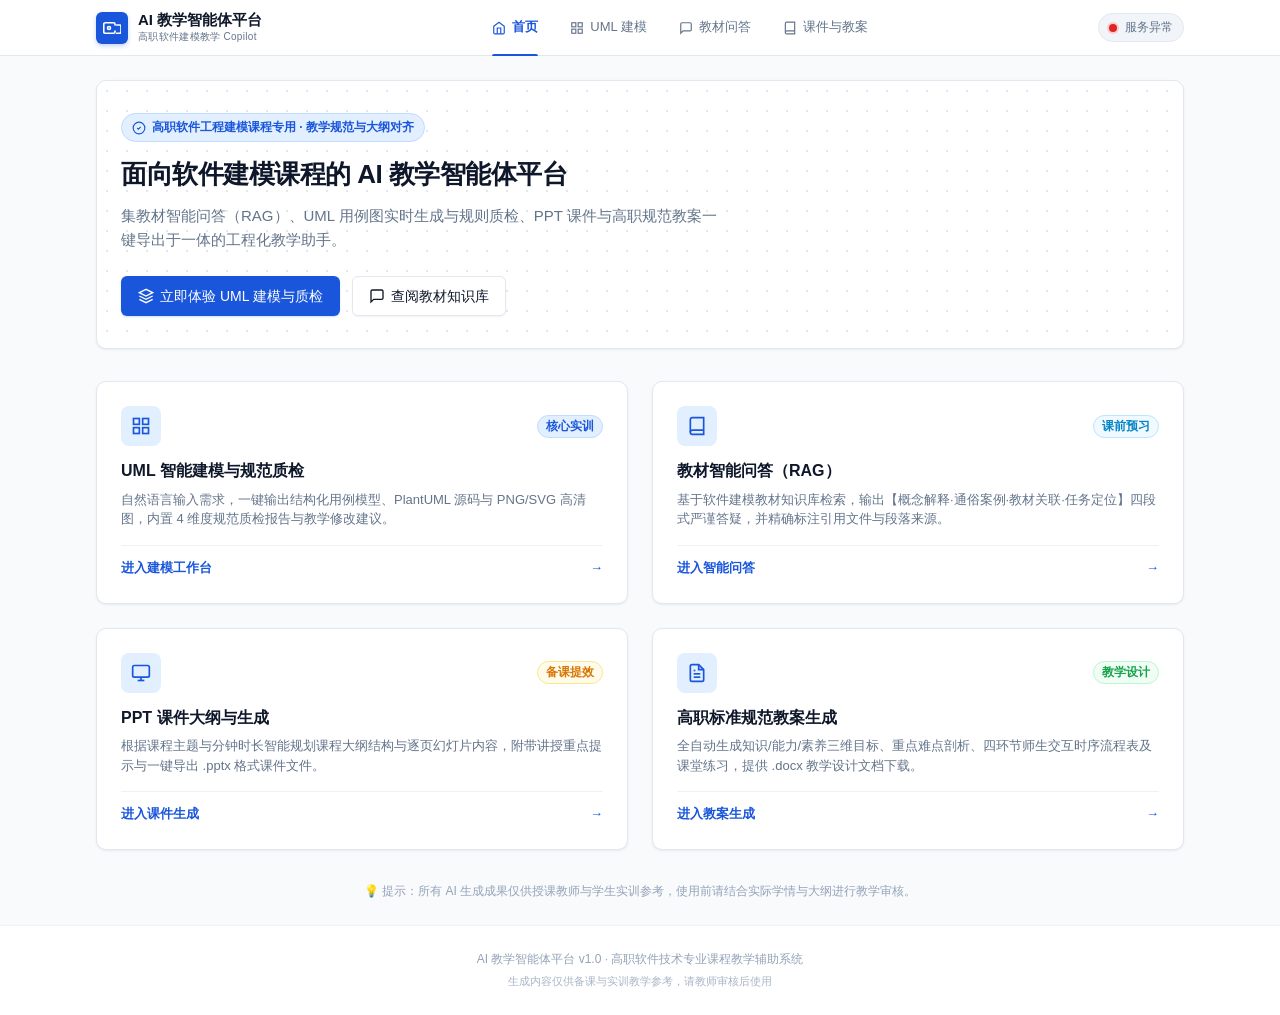
==== static/index.html @ df84ab60 "feat: M5 前端四页集成——static/ 四页(首页/UML建模/教材问答/课件教案)+api.js 真实接口对接+全局进度条+StaticFiles 挂载+GET / 入口" ====
<!DOCTYPE html>
<html lang="zh-CN">
<head>
  <meta charset="UTF-8">
  <meta name="viewport" content="width=device-width, initial-scale=1.0">
  <title>AI 教学智能体平台 - 首页</title>
  <link rel="stylesheet" href="css/tokens.css">
  <link rel="stylesheet" href="css/main.css">
</head>
<body>
  <main class="main-content" id="main-container">
    <!-- Hero Banner with Technical Blueprint Styling -->
    <section class="hero-banner" id="hero-section">
      <div class="hero-tag">
        <svg width="14" height="14" viewBox="0 0 24 24" fill="none" stroke="currentColor" stroke-width="2">
          <circle cx="12" cy="12" r="10"></circle>
          <path d="m9 12 2 2 4-4"></path>
        </svg>
        高职软件工程建模课程专用 · 教学规范与大纲对齐
      </div>
      <h1 class="hero-title" id="hero-title">面向软件建模课程的 AI 教学智能体平台</h1>
      <p class="hero-subtitle" id="hero-subtitle">
        集教材智能问答（RAG）、UML 用例图实时生成与规则质检、PPT 课件与高职规范教案一键导出于一体的工程化教学助手。
      </p>
      <div style="display: flex; gap: 12px; align-items: center; flex-wrap: wrap;">
        <a href="uml.html" class="btn btn-primary" id="hero-cta-btn">
          <svg width="16" height="16" viewBox="0 0 24 24" fill="none" stroke="currentColor" stroke-width="2">
            <polygon points="12 2 2 7 12 12 22 7 12 2"></polygon>
            <polyline points="2 17 12 22 22 17"></polyline>
            <polyline points="2 12 12 17 22 12"></polyline>
          </svg>
          立即体验 UML 建模与质检
        </a>
        <a href="qa.html" class="btn btn-secondary">
          <svg width="16" height="16" viewBox="0 0 24 24" fill="none" stroke="currentColor" stroke-width="2">
            <path d="M21 15a2 2 0 0 1-2 2H7l-4 4V5a2 2 0 0 1 2-2h14a2 2 0 0 1 2 2z"></path>
          </svg>
          查阅教材知识库
        </a>
      </div>
    </section>

    <!-- 4 Capability Cards (2x2 Grid) -->
    <section class="cards-grid-2x2" id="capabilities-grid">
      <!-- Card 1: UML Modeling -->
      <a href="uml.html" class="ability-card" id="card-uml">
        <div>
          <div class="ability-card-header">
            <div class="ability-card-icon-wrap">
              <svg width="20" height="20" viewBox="0 0 24 24" fill="none" stroke="currentColor" stroke-width="2">
                <rect x="3" y="3" width="7" height="7"></rect>
                <rect x="14" y="3" width="7" height="7"></rect>
                <rect x="14" y="14" width="7" height="7"></rect>
                <rect x="3" y="14" width="7" height="7"></rect>
              </svg>
            </div>
            <span class="badge badge-primary">核心实训</span>
          </div>
          <h2 class="ability-card-title">UML 智能建模与规范质检</h2>
          <p class="ability-card-desc">
            自然语言输入需求，一键输出结构化用例模型、PlantUML 源码与 PNG/SVG 高清图，内置 4 维度规范质检报告与教学修改建议。
          </p>
        </div>
        <div class="ability-card-footer">
          <span>进入建模工作台</span>
          <span>→</span>
        </div>
      </a>

      <!-- Card 2: QA -->
      <a href="qa.html" class="ability-card" id="card-qa">
        <div>
          <div class="ability-card-header">
            <div class="ability-card-icon-wrap">
              <svg width="20" height="20" viewBox="0 0 24 24" fill="none" stroke="currentColor" stroke-width="2">
                <path d="M4 19.5A2.5 2.5 0 0 1 6.5 17H20"></path>
                <path d="M6.5 2H20v20H6.5A2.5 2.5 0 0 1 4 19.5v-15A2.5 2.5 0 0 1 6.5 2z"></path>
              </svg>
            </div>
            <span class="badge badge-info">课前预习</span>
          </div>
          <h2 class="ability-card-title">教材智能问答（RAG）</h2>
          <p class="ability-card-desc">
            基于软件建模教材知识库检索，输出【概念解释·通俗案例·教材关联·任务定位】四段式严谨答疑，并精确标注引用文件与段落来源。
          </p>
        </div>
        <div class="ability-card-footer">
          <span>进入智能问答</span>
          <span>→</span>
        </div>
      </a>

      <!-- Card 3: PPT Generation -->
      <a href="resources.html?tab=ppt" class="ability-card" id="card-ppt">
        <div>
          <div class="ability-card-header">
            <div class="ability-card-icon-wrap">
              <svg width="20" height="20" viewBox="0 0 24 24" fill="none" stroke="currentColor" stroke-width="2">
                <rect x="2" y="3" width="20" height="14" rx="2" ry="2"></rect>
                <line x1="8" y1="21" x2="16" y2="21"></line>
                <line x1="12" y1="17" x2="12" y2="21"></line>
              </svg>
            </div>
            <span class="badge badge-warning">备课提效</span>
          </div>
          <h2 class="ability-card-title">PPT 课件大纲与生成</h2>
          <p class="ability-card-desc">
            根据课程主题与分钟时长智能规划课程大纲结构与逐页幻灯片内容，附带讲授重点提示与一键导出 .pptx 格式课件文件。
          </p>
        </div>
        <div class="ability-card-footer">
          <span>进入课件生成</span>
          <span>→</span>
        </div>
      </a>

      <!-- Card 4: Lesson Generation -->
      <a href="resources.html?tab=lesson" class="ability-card" id="card-lesson">
        <div>
          <div class="ability-card-header">
            <div class="ability-card-icon-wrap">
              <svg width="20" height="20" viewBox="0 0 24 24" fill="none" stroke="currentColor" stroke-width="2">
                <path d="M14 2H6a2 2 0 0 0-2 2v16a2 2 0 0 0 2 2h12a2 2 0 0 0 2-2V8z"></path>
                <polyline points="14 2 14 8 20 8"></polyline>
                <line x1="16" y1="13" x2="8" y2="13"></line>
                <line x1="16" y1="17" x2="8" y2="17"></line>
                <polyline points="10 9 9 9 8 9"></polyline>
              </svg>
            </div>
            <span class="badge badge-success">教学设计</span>
          </div>
          <h2 class="ability-card-title">高职标准规范教案生成</h2>
          <p class="ability-card-desc">
            全自动生成知识/能力/素养三维目标、重点难点剖析、四环节师生交互时序流程表及课堂练习，提供 .docx 教学设计文档下载。
          </p>
        </div>
        <div class="ability-card-footer">
          <span>进入教案生成</span>
          <span>→</span>
        </div>
      </a>
    </section>

    <!-- Bottom Notice Banner -->
    <div style="margin-top: 32px; text-align: center; color: var(--color-text-muted); font-size: 12px;">
      💡 提示：所有 AI 生成成果仅供授课教师与学生实训参考，使用前请结合实际学情与大纲进行教学审核。
    </div>
  </main>

  <script src="js/api.js"></script>
  <script src="js/layout.js"></script>
</body>
</html>
---- static/css/tokens.css ----
:root {
  /* 4.1 色彩 token（写入 tokens.css 的 CSS 变量） */
  --color-primary: #1a56db;
  --color-primary-hover: #1e429f;
  --color-primary-light: #e1effe;
  --color-primary-surface: #f0f6ff;
  --color-primary-border: #bfdbfe;

  --color-bg: #f8fafc;
  --color-surface: #ffffff;
  --color-surface-subtle: #f1f5f9;
  --color-border: #e2e8f0;
  --color-border-subtle: #edf2f7;

  --color-text: #0f172a;
  --color-text-secondary: #64748b;
  --color-text-muted: #94a3b8;

  --color-success: #16a34a;
  --color-success-light: #f0fdf4;
  --color-success-border: #bbf7d0;

  --color-warning: #d97706;
  --color-warning-light: #fffbeb;
  --color-warning-border: #fde68a;

  --color-error: #dc2626;
  --color-error-light: #fef2f2;
  --color-error-border: #fecaca;

  --color-info: #0284c7;
  --color-info-light: #f0f9ff;
  --color-info-border: #bae6fd;

  /* 4.2 字体与字号 */
  --font-family: -apple-system, BlinkMacSystemFont, "Segoe UI", "PingFang SC", "Hiragino Sans GB", "Microsoft YaHei", sans-serif;
  --font-mono: ui-monospace, SFMono-Regular, Menlo, Monaco, Consolas, "Liberation Mono", "Courier New", monospace;
  --font-size-title: 22px;
  --font-size-card-title: 16px;
  --font-size-body: 14px;
  --font-size-aux: 12px;
  --line-height-base: 1.6;

  /* 4.3 间距 / 圆角 / 阴影 */
  --spacing-1: 4px;
  --spacing-2: 8px;
  --spacing-3: 12px;
  --spacing-4: 16px;
  --spacing-6: 24px;
  --spacing-8: 32px;

  --radius-card: 10px;
  --radius-input: 6px;
  --radius-badge: 999px;

  --shadow-sm: 0 1px 2px 0 rgba(15, 23, 42, 0.05);
  --shadow-card: 0 1px 3px 0 rgba(15, 23, 42, 0.06), 0 1px 2px -1px rgba(15, 23, 42, 0.06);
  --shadow-card-hover: 0 10px 25px -5px rgba(15, 23, 42, 0.08), 0 8px 10px -6px rgba(15, 23, 42, 0.04);
  --shadow-popover: 0 10px 15px -3px rgba(15, 23, 42, 0.08), 0 4px 6px -4px rgba(15, 23, 42, 0.04);

  --container-max-width: 1120px;
  --transition-fast: 0.15s ease;
  --transition-normal: 0.25s ease;
}
---- static/css/main.css ----
/**
 * AI 教学智能体平台 - 全局与组件样式表
 * 风格定位：工程化 SaaS、精准建筑学栅格、克制科技蓝、无炫彩纯净排版
 */

/* ==========================================================================
   1. 基础重置与文档根
   ========================================================================== */
*, *::before, *::after {
  box-sizing: border-box;
  margin: 0;
  padding: 0;
}

html {
  font-size: 14px;
  -webkit-text-size-adjust: 100%;
  scroll-behavior: smooth;
}

body {
  font-family: var(--font-family);
  font-size: var(--font-size-body);
  line-height: var(--line-height-base);
  color: var(--color-text);
  background-color: var(--color-bg);
  min-height: 100vh;
  display: flex;
  flex-direction: column;
  -webkit-font-smoothing: antialiased;
  -moz-osx-font-smoothing: grayscale;
}

/* 链接基础样式 */
a {
  color: var(--color-primary);
  text-decoration: none;
  transition: color var(--transition-fast);
}

a:hover {
  color: var(--color-primary-hover);
}

button, input, select, textarea {
  font-family: inherit;
  font-size: inherit;
  line-height: inherit;
}

/* ==========================================================================
   2. 顶栏导航（高 56px，吸顶）
   ========================================================================== */
.app-header {
  height: 56px;
  background-color: var(--color-surface);
  border-bottom: 1px solid var(--color-border);
  position: sticky;
  top: 0;
  z-index: 100;
  backdrop-filter: blur(8px);
}

.header-container {
  max-width: var(--container-max-width);
  margin: 0 auto;
  height: 100%;
  display: flex;
  align-items: center;
  justify-content: space-between;
  padding: 0 var(--spacing-4);
}

/* 品牌区域 */
.brand-section {
  display: flex;
  align-items: center;
  gap: 10px;
  text-decoration: none;
  user-select: none;
}

.brand-logo-badge {
  width: 32px;
  height: 32px;
  background-color: var(--color-primary);
  color: #ffffff;
  border-radius: 6px;
  display: flex;
  align-items: center;
  justify-content: center;
  font-weight: 700;
  font-size: 13px;
  letter-spacing: 0.5px;
  box-shadow: 0 2px 4px rgba(26, 86, 219, 0.25);
}

.brand-title-wrap {
  display: flex;
  flex-direction: column;
}

.brand-title {
  font-size: 15px;
  font-weight: 700;
  color: var(--color-text);
  line-height: 1.2;
}

.brand-subtitle {
  font-size: 10px;
  color: var(--color-text-secondary);
  letter-spacing: 0.3px;
}

/* 导航链接项 */
.nav-tabs {
  display: flex;
  align-items: center;
  height: 100%;
  gap: var(--spacing-2);
}

.nav-tab-item {
  display: inline-flex;
  align-items: center;
  gap: 6px;
  height: 100%;
  padding: 0 var(--spacing-3);
  color: var(--color-text-secondary);
  font-weight: 500;
  font-size: 13px;
  position: relative;
  text-decoration: none;
  transition: color var(--transition-fast);
}

.nav-tab-item:hover {
  color: var(--color-primary);
}

.nav-tab-item.active {
  color: var(--color-primary);
  font-weight: 600;
}

.nav-tab-item.active::after {
  content: "";
  position: absolute;
  bottom: -1px;
  left: var(--spacing-3);
  right: var(--spacing-3);
  height: 2px;
  background-color: var(--color-primary);
  border-radius: 2px 2px 0 0;
}

/* 服务健康状态指示点 */
.health-status-container {
  display: flex;
  align-items: center;
  gap: 8px;
  font-size: var(--font-size-aux);
  color: var(--color-text-secondary);
  background: var(--color-surface-subtle);
  border: 1px solid var(--color-border);
  padding: 4px 10px;
  border-radius: 20px;
}

.health-dot-wrap {
  position: relative;
  width: 8px;
  height: 8px;
  display: flex;
  align-items: center;
  justify-content: center;
}

.health-dot {
  width: 8px;
  height: 8px;
  border-radius: 50%;
  display: inline-block;
}

.health-dot.healthy {
  background-color: var(--color-success);
  box-shadow: 0 0 0 2px var(--color-success-border);
}

.health-dot.unhealthy {
  background-color: var(--color-error);
  box-shadow: 0 0 0 2px var(--color-error-border);
}

/* ==========================================================================
   3. 主内容区与页脚
   ========================================================================== */
.main-content {
  flex: 1;
  max-width: var(--container-max-width);
  width: 100%;
  margin: 0 auto;
  padding: var(--spacing-6) var(--spacing-4);
}

.app-footer {
  text-align: center;
  padding: var(--spacing-6) var(--spacing-4);
  color: var(--color-text-muted);
  font-size: var(--font-size-aux);
  border-top: 1px solid var(--color-border-subtle);
  background-color: var(--color-surface);
  margin-top: auto;
}

/* ==========================================================================
   4. 通用核心组件规范
   ========================================================================== */

/* 卡片 Card */
.card {
  background-color: var(--color-surface);
  border: 1px solid var(--color-border);
  border-radius: var(--radius-card);
  padding: var(--spacing-6);
  margin-bottom: var(--spacing-6);
  box-shadow: var(--shadow-card);
  transition: box-shadow var(--transition-normal), border-color var(--transition-normal);
}

.card:hover {
  border-color: var(--color-border);
}

.card-header {
  display: flex;
  align-items: flex-start;
  justify-content: space-between;
  margin-bottom: var(--spacing-4);
  gap: var(--spacing-4);
}

.card-title {
  font-size: 17px;
  font-weight: 700;
  color: var(--color-text);
  display: flex;
  align-items: center;
  gap: 8px;
}

.card-subtitle {
  font-size: 13px;
  color: var(--color-text-secondary);
  margin-top: 4px;
}

/* 按钮规范 */
.btn {
  display: inline-flex;
  align-items: center;
  justify-content: center;
  gap: 6px;
  font-weight: 500;
  font-size: var(--font-size-body);
  border-radius: var(--radius-input);
  cursor: pointer;
  transition: all var(--transition-fast);
  border: 1px solid transparent;
  white-space: nowrap;
  user-select: none;
  text-decoration: none;
  padding: 8px 16px;
}

.btn:active {
  transform: translateY(1px);
}

.btn-primary {
  background-color: var(--color-primary);
  color: #ffffff;
  box-shadow: 0 1px 2px rgba(26, 86, 219, 0.2);
}

.btn-primary:hover:not(:disabled) {
  background-color: var(--color-primary-hover);
  color: #ffffff;
  box-shadow: 0 2px 6px rgba(26, 86, 219, 0.3);
}

.btn-secondary {
  background-color: var(--color-surface);
  color: var(--color-text);
  border-color: var(--color-border);
  box-shadow: var(--shadow-sm);
}

.btn-secondary:hover:not(:disabled) {
  background-color: var(--color-surface-subtle);
  border-color: var(--color-text-muted);
}

.btn:disabled {
  opacity: 0.6;
  cursor: not-allowed;
  transform: none;
}

/* 表单与输入框 */
.form-group {
  margin-bottom: var(--spacing-4);
}

.form-label {
  display: block;
  font-size: 13px;
  font-weight: 600;
  color: var(--color-text);
  margin-bottom: var(--spacing-2);
}

.form-input, .form-textarea, .form-select {
  width: 100%;
  padding: 8px 12px;
  font-size: var(--font-size-body);
  color: var(--color-text);
  background-color: var(--color-surface);
  border: 1px solid var(--color-border);
  border-radius: var(--radius-input);
  transition: border-color var(--transition-fast), box-shadow var(--transition-fast);
  outline: none;
}

.form-input:focus, .form-textarea:focus, .form-select:focus {
  border-color: var(--color-primary);
  box-shadow: 0 0 0 3px rgba(26, 86, 219, 0.12);
}

.form-input.error, .form-textarea.error {
  border-color: var(--color-error);
  box-shadow: 0 0 0 3px rgba(220, 38, 38, 0.1);
}

.form-textarea {
  min-height: 120px;
  resize: vertical;
  line-height: 1.5;
}

.form-error-msg {
  color: var(--color-error);
  font-size: var(--font-size-aux);
  margin-top: 4px;
}

/* 徽章 Badge */
.badge {
  display: inline-flex;
  align-items: center;
  gap: 4px;
  padding: 2px 8px;
  font-size: var(--font-size-aux);
  font-weight: 600;
  border-radius: var(--radius-badge);
  line-height: 1.4;
  white-space: nowrap;
}

.badge-primary {
  background-color: var(--color-primary-light);
  color: var(--color-primary);
  border: 1px solid var(--color-primary-border);
}

.badge-success {
  background-color: var(--color-success-light);
  color: var(--color-success);
  border: 1px solid var(--color-success-border);
}

.badge-warning {
  background-color: var(--color-warning-light);
  color: var(--color-warning);
  border: 1px solid var(--color-warning-border);
}

.badge-error {
  background-color: var(--color-error-light);
  color: var(--color-error);
  border: 1px solid var(--color-error-border);
}

.badge-info {
  background-color: var(--color-info-light);
  color: var(--color-info);
  border: 1px solid var(--color-info-border);
}

/* 提示条 Alert Bar */
.alert-bar {
  padding: 10px 14px;
  border-radius: var(--radius-input);
  font-size: 13px;
  display: flex;
  align-items: center;
  gap: 8px;
  margin-bottom: var(--spacing-4);
  border: 1px solid transparent;
}

.alert-error {
  background-color: var(--color-error-light);
  color: var(--color-error);
  border-color: var(--color-error-border);
}

.alert-warning {
  background-color: var(--color-warning-light);
  color: var(--color-warning);
  border-color: var(--color-warning-border);
}

.alert-info {
  background-color: var(--color-info-light);
  color: var(--color-info);
  border-color: var(--color-info-border);
}

/* 骨架屏脉冲动画 */
.skeleton-box {
  background-color: var(--color-surface);
  border: 1px solid var(--color-border);
  border-radius: var(--radius-card);
  padding: var(--spacing-6);
}

.skeleton-line {
  height: 14px;
  background-color: var(--color-surface-subtle);
  border-radius: 4px;
  margin-bottom: 12px;
  animation: pulse-wave 1.6s ease-in-out infinite;
}

.skeleton-line.short { width: 35%; }
.skeleton-line.medium { width: 65%; }
.skeleton-line:last-child { margin-bottom: 0; }

@keyframes pulse-wave {
  0%, 100% { opacity: 0.5; }
  50% { opacity: 1; }
}

/* ==========================================================================
   5. 首页定制样式（Demo 首页）
   ========================================================================== */
.hero-banner {
  background-color: var(--color-surface);
  border: 1px solid var(--color-border);
  border-radius: var(--radius-card);
  padding: var(--spacing-8) var(--spacing-6);
  margin-bottom: var(--spacing-8);
  position: relative;
  overflow: hidden;
  box-shadow: var(--shadow-card);
  background-image: radial-gradient(var(--color-border) 1px, transparent 1px);
  background-size: 20px 20px;
}

.hero-tag {
  display: inline-flex;
  align-items: center;
  gap: 6px;
  padding: 4px 10px;
  background-color: var(--color-primary-light);
  color: var(--color-primary);
  border-radius: var(--radius-badge);
  font-size: var(--font-size-aux);
  font-weight: 600;
  margin-bottom: var(--spacing-3);
  border: 1px solid var(--color-primary-border);
}

.hero-title {
  font-size: 26px;
  font-weight: 800;
  color: var(--color-text);
  margin-bottom: 8px;
  letter-spacing: -0.5px;
}

.hero-subtitle {
  font-size: 15px;
  color: var(--color-text-secondary);
  margin-bottom: var(--spacing-6);
  max-width: 600px;
}

/* 2x2 能力卡片网格 */
.cards-grid-2x2 {
  display: grid;
  grid-template-columns: repeat(2, 1fr);
  gap: var(--spacing-6);
}

.ability-card {
  background-color: var(--color-surface);
  border: 1px solid var(--color-border);
  border-radius: var(--radius-card);
  padding: var(--spacing-6);
  text-decoration: none;
  display: flex;
  flex-direction: column;
  justify-content: space-between;
  box-shadow: var(--shadow-card);
  transition: all var(--transition-normal);
  position: relative;
}

.ability-card:hover {
  transform: translateY(-2px);
  border-color: var(--color-primary);
  box-shadow: var(--shadow-card-hover);
}

.ability-card-header {
  display: flex;
  align-items: center;
  justify-content: space-between;
  margin-bottom: var(--spacing-3);
}

.ability-card-icon-wrap {
  width: 40px;
  height: 40px;
  border-radius: 8px;
  background-color: var(--color-primary-light);
  color: var(--color-primary);
  display: flex;
  align-items: center;
  justify-content: center;
  font-size: 20px;
}

.ability-card-title {
  font-size: 16px;
  font-weight: 700;
  color: var(--color-text);
  margin-bottom: 6px;
}

.ability-card-desc {
  font-size: 13px;
  color: var(--color-text-secondary);
  line-height: 1.5;
  margin-bottom: var(--spacing-4);
}

.ability-card-footer {
  display: flex;
  align-items: center;
  justify-content: space-between;
  padding-top: var(--spacing-3);
  border-top: 1px solid var(--color-border-subtle);
  font-size: 13px;
  font-weight: 600;
  color: var(--color-primary);
}

/* ==========================================================================
   6. UML 建模页定制样式（uml.html）
   ========================================================================== */
.chips-container {
  display: flex;
  align-items: center;
  flex-wrap: wrap;
  gap: 8px;
  margin: var(--spacing-2) 0 var(--spacing-3) 0;
}

.chips-label {
  font-size: var(--font-size-aux);
  color: var(--color-text-secondary);
  font-weight: 500;
}

.chip-item {
  background-color: var(--color-surface);
  border: 1px solid var(--color-border);
  color: var(--color-text);
  font-size: var(--font-size-aux);
  padding: 4px 10px;
  border-radius: var(--radius-badge);
  cursor: pointer;
  transition: all var(--transition-fast);
  white-space: nowrap;
}

.chip-item:hover {
  background-color: var(--color-primary-light);
  border-color: var(--color-primary-border);
  color: var(--color-primary);
}

.char-counter {
  text-align: right;
  font-size: var(--font-size-aux);
  color: var(--color-text-muted);
  margin-top: 4px;
  font-family: var(--font-mono);
}

.char-counter.limit-exceeded {
  color: var(--color-error);
  font-weight: 600;
}

.uml-workbench-grid {
  display: grid;
  grid-template-columns: 1fr 1fr;
  gap: var(--spacing-6);
  margin-bottom: var(--spacing-6);
}

/* 图片展示区 */
.image-canvas-box {
  background-color: var(--color-surface);
  border: 1px solid var(--color-border);
  border-radius: var(--radius-card);
  padding: var(--spacing-4);
  min-height: 380px;
  display: flex;
  flex-direction: column;
  justify-content: center;
  align-items: center;
  position: relative;
  background-image: radial-gradient(var(--color-border-subtle) 1.5px, transparent 1.5px);
  background-size: 16px 16px;
}

.image-canvas-box img {
  max-width: 100%;
  max-height: 480px;
  object-fit: contain;
  border-radius: 4px;
}

.source-only-notice {
  text-align: center;
  padding: var(--spacing-8) var(--spacing-4);
  color: var(--color-text-secondary);
}

/* 质检报告表格 */
.review-table-wrap {
  overflow-x: auto;
}

.review-table {
  width: 100%;
  border-collapse: collapse;
  font-size: 13px;
  text-align: left;
}

.review-table th {
  background-color: var(--color-surface-subtle);
  color: var(--color-text-secondary);
  font-weight: 600;
  padding: 8px 12px;
  border-bottom: 1px solid var(--color-border);
  white-space: nowrap;
}

.review-table td {
  padding: 10px 12px;
  border-bottom: 1px solid var(--color-border-subtle);
  vertical-align: top;
  transition: background-color var(--transition-fast), color var(--transition-fast);
}

/* 质检报告表格行交互与分级悬停高亮 */
.review-table tbody tr {
  transition: background-color var(--transition-fast), transform var(--transition-fast);
}

.review-table tbody tr.issue-row {
  cursor: pointer;
}

.review-table tbody tr.issue-row td:first-child {
  border-left: 3px solid transparent;
  transition: border-color var(--transition-fast);
}

.review-table tbody tr.issue-row:hover {
  background-color: var(--color-surface-subtle);
}

/* 错误级别悬停高亮：红色侧边条与柔和红底 */
.review-table tbody tr.issue-row-error:hover {
  background-color: #fef2f2 !important;
}
.review-table tbody tr.issue-row-error:hover td:first-child {
  border-left-color: var(--color-error);
}
.review-table tbody tr.issue-row-error:hover code {
  background-color: #fee2e2;
  color: #991b1b;
  border-color: #fca5a5;
}

/* 警告级别悬停高亮：琥珀黄色侧边条与柔和黄底 */
.review-table tbody tr.issue-row-warning:hover {
  background-color: #fffbeb !important;
}
.review-table tbody tr.issue-row-warning:hover td:first-child {
  border-left-color: var(--color-warning);
}
.review-table tbody tr.issue-row-warning:hover code {
  background-color: #fef3c7;
  color: #92400e;
  border-color: #fde68a;
}

/* 提示/信息级别悬停高亮：科技蓝侧边条与柔和蓝底 */
.review-table tbody tr.issue-row-info:hover {
  background-color: #f0f9ff !important;
}
.review-table tbody tr.issue-row-info:hover td:first-child {
  border-left-color: var(--color-info);
}
.review-table tbody tr.issue-row-info:hover code {
  background-color: #e0f2fe;
  color: #0369a1;
  border-color: #bae6fd;
}

.review-table code {
  display: inline-block;
  transition: all var(--transition-fast);
  border: 1px solid var(--color-border);
}

/* ==========================================================================
   UML 架构概览指标卡（KPI Banner）
   ========================================================================== */
.uml-kpi-banner {
  display: grid;
  grid-template-columns: repeat(auto-fit, minmax(180px, 1fr));
  gap: var(--spacing-4);
  margin-bottom: var(--spacing-6);
}

.kpi-card {
  background: var(--color-surface);
  border: 1px solid var(--color-border);
  border-radius: var(--radius-card);
  padding: 14px 16px;
  display: flex;
  align-items: center;
  gap: 12px;
  box-shadow: var(--shadow-card);
  transition: transform var(--transition-fast), box-shadow var(--transition-fast);
}

.kpi-card:hover {
  transform: translateY(-2px);
  box-shadow: var(--shadow-popover);
}

.kpi-icon-wrap {
  width: 42px;
  height: 42px;
  border-radius: var(--radius-badge);
  display: flex;
  align-items: center;
  justify-content: center;
  flex-shrink: 0;
  font-size: 18px;
}
.kpi-icon-blue { background: #eff6ff; color: #1d4ed8; }
.kpi-icon-purple { background: #faf5ff; color: #7e22ce; }
.kpi-icon-green { background: #f0fdf4; color: #15803d; }
.kpi-icon-amber { background: #fffbeb; color: #b45309; }
.kpi-icon-emerald { background: #ecfdf5; color: #047857; }

.kpi-content {
  display: flex;
  flex-direction: column;
  min-width: 0;
  flex: 1;
}

.kpi-label {
  font-size: 11px;
  color: var(--color-text-secondary);
  font-weight: 500;
  text-transform: uppercase;
  letter-spacing: 0.5px;
}

.kpi-value {
  font-size: 18px;
  font-weight: 700;
  color: var(--color-text);
  font-family: var(--font-mono);
  white-space: nowrap;
  overflow: hidden;
  text-overflow: ellipsis;
}

.kpi-subtext {
  font-size: 11px;
  color: var(--color-text-muted);
  white-space: nowrap;
  overflow: hidden;
  text-overflow: ellipsis;
}

/* ==========================================================================
   画布工具栏与交互式缩放
   ========================================================================== */
.canvas-wrapper {
  position: relative;
  width: 100%;
  display: flex;
  flex-direction: column;
  flex: 1;
}

.canvas-toolbar {
  position: absolute;
  top: 10px;
  right: 10px;
  display: flex;
  align-items: center;
  gap: 3px;
  background: rgba(255, 255, 255, 0.94);
  backdrop-filter: blur(8px);
  padding: 4px 6px;
  border-radius: var(--radius-badge);
  border: 1px solid var(--color-border);
  box-shadow: 0 4px 12px rgba(0, 0, 0, 0.08);
  z-index: 10;
}

.canvas-tool-btn {
  background: transparent;
  border: none;
  cursor: pointer;
  width: 26px;
  height: 26px;
  border-radius: 4px;
  display: flex;
  align-items: center;
  justify-content: center;
  color: var(--color-text-secondary);
  transition: all var(--transition-fast);
}

.canvas-tool-btn:hover {
  background: var(--color-surface-subtle);
  color: var(--color-primary);
}

.canvas-zoom-badge {
  font-size: 11px;
  font-family: var(--font-mono);
  font-weight: 600;
  color: var(--color-text-secondary);
  padding: 0 4px;
  min-width: 38px;
  text-align: center;
}

.image-canvas-viewport {
  overflow: auto;
  width: 100%;
  height: 100%;
  min-height: 420px;
  max-height: 520px;
  display: flex;
  align-items: center;
  justify-content: center;
  user-select: none;
  padding: 12px;
  box-sizing: border-box;
}

.image-canvas-viewport img {
  transform-origin: center center;
  transition: transform 0.15s ease-out;
  cursor: zoom-in;
  border-radius: 6px;
  box-shadow: 0 4px 16px rgba(0, 0, 0, 0.06);
}

/* ==========================================================================
   右侧卡片双标签页导航：[规范质检报告] vs [模型要素清单]
   ========================================================================== */
.uml-card-tabs {
  display: flex;
  align-items: center;
  gap: 4px;
  background: var(--color-surface-subtle);
  padding: 3px;
  border-radius: 8px;
  border: 1px solid var(--color-border);
}

.uml-tab-btn {
  border: none;
  background: transparent;
  padding: 5px 12px;
  font-size: 12px;
  font-weight: 500;
  color: var(--color-text-secondary);
  border-radius: 6px;
  cursor: pointer;
  display: flex;
  align-items: center;
  gap: 6px;
  transition: all var(--transition-fast);
}

.uml-tab-btn.active {
  background: var(--color-surface);
  color: var(--color-primary);
  font-weight: 600;
  box-shadow: 0 1px 3px rgba(0, 0, 0, 0.08);
}

/* 质检报告筛选与搜索条 */
.review-filter-bar {
  display: flex;
  align-items: center;
  justify-content: space-between;
  gap: 8px;
  margin-bottom: 12px;
  flex-wrap: wrap;
}

.review-level-pills {
  display: flex;
  align-items: center;
  gap: 5px;
}

.filter-pill {
  border: 1px solid var(--color-border);
  background: var(--color-surface);
  padding: 2px 8px;
  border-radius: var(--radius-badge);
  font-size: 12px;
  cursor: pointer;
  color: var(--color-text-secondary);
  display: inline-flex;
  align-items: center;
  gap: 4px;
  transition: all var(--transition-fast);
}

.filter-pill:hover {
  border-color: var(--color-primary-border);
  color: var(--color-primary);
}

.filter-pill.active {
  background: var(--color-primary-light);
  border-color: var(--color-primary);
  color: var(--color-primary);
  font-weight: 600;
}

.review-search-wrap {
  position: relative;
  display: inline-flex;
  align-items: center;
}

.review-search-wrap svg {
  position: absolute;
  left: 8px;
  color: var(--color-text-muted);
  pointer-events: none;
}

.review-search-input {
  padding: 4px 8px 4px 26px;
  border: 1px solid var(--color-border);
  border-radius: var(--radius-badge);
  font-size: 12px;
  width: 130px;
  background-color: var(--color-surface);
  color: var(--color-text);
  transition: all var(--transition-fast);
}

.review-search-input:focus {
  outline: none;
  border-color: var(--color-primary);
  width: 170px;
  box-shadow: 0 0 0 2px var(--color-primary-light);
}

/* ==========================================================================
   模型要素清单展示（Model Elements View）
   ========================================================================== */
.model-elements-box {
  display: flex;
  flex-direction: column;
  gap: 16px;
}

.elements-section-header {
  font-size: 13px;
  font-weight: 600;
  color: var(--color-text);
  margin-bottom: 8px;
  display: flex;
  align-items: center;
  justify-content: space-between;
}

.actors-chip-group {
  display: flex;
  flex-wrap: wrap;
  gap: 8px;
  margin-bottom: 12px;
}

.actor-card-item {
  display: inline-flex;
  align-items: center;
  gap: 6px;
  background: var(--color-surface-subtle);
  border: 1px solid var(--color-border);
  border-radius: var(--radius-badge);
  padding: 4px 10px;
  font-size: 12px;
  font-weight: 500;
}

.actor-role-tag {
  font-size: 10px;
  padding: 1px 5px;
  border-radius: 3px;
  font-weight: 600;
}
.actor-role-primary { background: #dbeafe; color: #1e40af; }
.actor-role-secondary { background: #f3e8ff; color: #6b21a8; }

.usecase-element-table {
  width: 100%;
  border-collapse: collapse;
  font-size: 12px;
}

.usecase-element-table th {
  background: var(--color-surface-subtle);
  padding: 6px 10px;
  text-align: left;
  border-bottom: 1px solid var(--color-border);
  color: var(--color-text-secondary);
  font-weight: 600;
}

.usecase-element-table td {
  padding: 8px 10px;
  border-bottom: 1px solid var(--color-border-subtle);
  vertical-align: middle;
}

/* ==========================================================================
   输入框清空按钮
   ========================================================================== */
.textarea-wrapper {
  position: relative;
}

.textarea-clear-btn {
  position: absolute;
  top: 8px;
  right: 8px;
  background: rgba(248, 250, 252, 0.9);
  border: 1px solid var(--color-border);
  border-radius: 4px;
  padding: 2px 7px;
  font-size: 11px;
  color: var(--color-text-secondary);
  cursor: pointer;
  display: none;
  align-items: center;
  gap: 3px;
  transition: all var(--transition-fast);
  backdrop-filter: blur(4px);
}

.textarea-clear-btn:hover {
  background: var(--color-surface);
  color: var(--color-error);
  border-color: var(--color-error);
}

/* ==========================================================================
   UML 画布全屏灯箱 Modal（Lightbox）
   ========================================================================== */
.uml-lightbox-modal {
  position: fixed;
  top: 0;
  left: 0;
  width: 100vw;
  height: 100vh;
  background: rgba(15, 23, 42, 0.9);
  backdrop-filter: blur(8px);
  z-index: 100000;
  display: flex;
  flex-direction: column;
  padding: 16px 24px;
  box-sizing: border-box;
  animation: modal-fade-in 0.2s cubic-bezier(0.16, 1, 0.3, 1);
}

.lightbox-header {
  display: flex;
  align-items: center;
  justify-content: space-between;
  color: #fff;
  padding-bottom: 12px;
  border-bottom: 1px solid rgba(255, 255, 255, 0.15);
}

.lightbox-body {
  flex: 1;
  display: flex;
  align-items: center;
  justify-content: center;
  overflow: auto;
  padding: 20px 0;
}

.lightbox-body img {
  max-width: 95%;
  max-height: 85vh;
  object-fit: contain;
  background: #ffffff;
  padding: 20px;
  border-radius: 8px;
  box-shadow: 0 20px 50px rgba(0, 0, 0, 0.5);
}

/* ==========================================================================
   二次确认弹窗组件（Modal）
   ========================================================================== */
.modal-backdrop {
  position: fixed;
  top: 0;
  left: 0;
  width: 100vw;
  height: 100vh;
  background-color: rgba(15, 23, 42, 0.55);
  backdrop-filter: blur(4px);
  display: flex;
  align-items: center;
  justify-content: center;
  z-index: 1000;
  padding: var(--spacing-4);
  animation: modal-fade-in 0.2s cubic-bezier(0.16, 1, 0.3, 1);
}

@keyframes modal-fade-in {
  from { opacity: 0; }
  to { opacity: 1; }
}

.modal-dialog {
  background-color: var(--color-surface);
  border: 1px solid var(--color-border);
  border-radius: var(--radius-card);
  box-shadow: var(--shadow-popover);
  width: 100%;
  max-width: 520px;
  overflow: hidden;
  animation: modal-slide-in 0.2s cubic-bezier(0.16, 1, 0.3, 1);
}

@keyframes modal-slide-in {
  from { transform: translateY(-12px) scale(0.97); opacity: 0; }
  to { transform: translateY(0) scale(1); opacity: 1; }
}

.modal-header {
  display: flex;
  align-items: center;
  justify-content: space-between;
  padding: 16px var(--spacing-6);
  border-bottom: 1px solid var(--color-border-subtle);
  background-color: var(--color-surface);
}

.modal-icon-wrap {
  width: 32px;
  height: 32px;
  border-radius: 8px;
  background-color: var(--color-primary-light);
  color: var(--color-primary);
  display: flex;
  align-items: center;
  justify-content: center;
  flex-shrink: 0;
}

.modal-title {
  font-size: 16px;
  font-weight: 700;
  color: var(--color-text);
}

.modal-close-btn {
  background: transparent;
  border: none;
  color: var(--color-text-muted);
  cursor: pointer;
  padding: 6px;
  border-radius: 4px;
  display: flex;
  align-items: center;
  justify-content: center;
  transition: all var(--transition-fast);
}

.modal-close-btn:hover {
  background-color: var(--color-surface-subtle);
  color: var(--color-text);
}

.modal-body {
  padding: var(--spacing-6);
}

.confirm-preview-box {
  background-color: var(--color-surface-subtle);
  border: 1px solid var(--color-border);
  border-radius: var(--radius-input);
  padding: 12px 14px;
  margin-bottom: 14px;
}

.confirm-preview-label {
  display: flex;
  align-items: center;
  justify-content: space-between;
  font-size: 12px;
  font-weight: 600;
  color: var(--color-text-secondary);
  margin-bottom: 6px;
}

.confirm-preview-text {
  font-size: 13px;
  color: var(--color-text);
  line-height: 1.5;
  max-height: 90px;
  overflow-y: auto;
  word-break: break-word;
}

.confirm-meta-row {
  display: flex;
  align-items: center;
  gap: 16px;
  padding: 10px 14px;
  background-color: var(--color-bg);
  border: 1px solid var(--color-border-subtle);
  border-radius: var(--radius-input);
}

.confirm-meta-item {
  display: flex;
  align-items: center;
  gap: 6px;
  font-size: 13px;
}

.confirm-meta-label {
  color: var(--color-text-secondary);
  font-size: 12px;
}

.modal-footer {
  display: flex;
  align-items: center;
  justify-content: flex-end;
  gap: 10px;
  padding: 14px var(--spacing-6);
  border-top: 1px solid var(--color-border-subtle);
  background-color: var(--color-surface-subtle);
}

/* 源码折叠区 */
.code-details {
  border: 1px solid var(--color-border);
  border-radius: var(--radius-card);
  background-color: var(--color-surface);
  overflow: hidden;
}

.code-details summary {
  padding: 12px var(--spacing-4);
  font-weight: 600;
  cursor: pointer;
  background-color: var(--color-surface-subtle);
  user-select: none;
  font-size: 13px;
}

.code-details-body {
  padding: var(--spacing-4);
  position: relative;
  background-color: #1e293b;
}

.code-block {
  font-family: var(--font-mono);
  font-size: 12px;
  color: #e2e8f0;
  line-height: 1.5;
  white-space: pre-wrap;
  overflow-x: auto;
  max-height: 380px;
}

/* ==========================================================================
   7. 教材问答页定制样式（qa.html）
   ========================================================================== */
.qa-container {
  max-width: 800px;
  margin: 0 auto;
}

.chat-stream {
  display: flex;
  flex-direction: column;
  gap: var(--spacing-4);
  margin-top: var(--spacing-6);
}

.chat-bubble-user {
  align-self: flex-end;
  background-color: var(--color-primary-light);
  color: var(--color-text);
  border: 1px solid var(--color-primary-border);
  padding: 12px 16px;
  border-radius: 12px 12px 2px 12px;
  max-width: 85%;
  font-size: 14px;
  line-height: 1.6;
  box-shadow: var(--shadow-sm);
  word-break: break-word;
}

.chat-card-assistant {
  align-self: flex-start;
  background-color: var(--color-surface);
  border: 1px solid var(--color-border);
  border-radius: 12px 12px 12px 2px;
  padding: var(--spacing-6);
  max-width: 100%;
  width: 100%;
  box-shadow: var(--shadow-card);
}

.chat-reply-paragraph {
  margin-bottom: 12px;
  line-height: 1.7;
}

.chat-reply-paragraph:last-child {
  margin-bottom: 0;
}

.chat-reply-heading {
  font-weight: 700;
  color: var(--color-primary);
  display: inline-block;
  background-color: var(--color-primary-surface);
  padding: 1px 6px;
  border-radius: 4px;
  border: 1px solid var(--color-primary-border);
  margin-right: 4px;
}

.sources-details {
  margin-top: var(--spacing-4);
  padding-top: var(--spacing-3);
  border-top: 1px solid var(--color-border-subtle);
}

.sources-details summary {
  font-size: 12px;
  font-weight: 600;
  color: var(--color-text-secondary);
  cursor: pointer;
  user-select: none;
}

.sources-list {
  margin-top: 8px;
  display: flex;
  flex-direction: column;
  gap: 8px;
}

.source-item {
  background-color: var(--color-surface-subtle);
  border: 1px solid var(--color-border-subtle);
  border-radius: 6px;
  padding: 8px 12px;
}

.source-filename {
  font-size: 12px;
  font-weight: 600;
  color: var(--color-text);
  margin-bottom: 4px;
}

.source-snippet {
  font-size: 12px;
  color: var(--color-text-secondary);
  line-height: 1.5;
}

/* 跳动点加载动画 */
.loading-dots {
  display: inline-flex;
  align-items: center;
  gap: 4px;
  padding: 6px 0;
}

.loading-dot {
  width: 8px;
  height: 8px;
  background-color: var(--color-primary);
  border-radius: 50%;
  animation: bounce-jump 1.4s infinite ease-in-out both;
}

.loading-dot:nth-child(1) { animation-delay: -0.32s; }
.loading-dot:nth-child(2) { animation-delay: -0.16s; }

@keyframes bounce-jump {
  0%, 80%, 100% { transform: scale(0); }
  40% { transform: scale(1); }
}

/* ==========================================================================
   8. 课件与教案页定制样式（resources.html）
   ========================================================================== */
.subnav-tabs {
  display: flex;
  align-items: center;
  gap: var(--spacing-4);
  border-bottom: 1px solid var(--color-border);
  margin-bottom: var(--spacing-6);
}

.subnav-tab-btn {
  padding: 10px 4px;
  font-size: 15px;
  font-weight: 600;
  color: var(--color-text-secondary);
  background: none;
  border: none;
  border-bottom: 2px solid transparent;
  cursor: pointer;
  transition: all var(--transition-fast);
}

.subnav-tab-btn:hover {
  color: var(--color-primary);
}

.subnav-tab-btn.active {
  color: var(--color-primary);
  border-bottom-color: var(--color-primary);
}

/* PPT 列表与卡片 */
.outline-list {
  display: flex;
  flex-direction: column;
  gap: 12px;
}

.outline-section-item {
  background-color: var(--color-surface-subtle);
  border: 1px solid var(--color-border);
  border-radius: var(--radius-input);
  padding: 12px var(--spacing-4);
}

.outline-section-header {
  display: flex;
  align-items: center;
  justify-content: space-between;
  margin-bottom: 6px;
}

.outline-section-name {
  font-weight: 600;
  font-size: 14px;
  color: var(--color-text);
}

.ppt-pages-grid {
  display: grid;
  grid-template-columns: repeat(2, 1fr);
  gap: var(--spacing-4);
}

.ppt-page-card {
  background-color: var(--color-surface);
  border: 1px solid var(--color-border);
  border-radius: var(--radius-card);
  padding: var(--spacing-4);
  display: flex;
  flex-direction: column;
  justify-content: space-between;
  box-shadow: var(--shadow-sm);
}

.ppt-page-header {
  display: flex;
  align-items: flex-start;
  justify-content: space-between;
  margin-bottom: 8px;
  gap: 8px;
}

.ppt-page-title {
  font-size: 14px;
  font-weight: 700;
  color: var(--color-text);
}

.page-note-details {
  margin-top: 10px;
  padding-top: 8px;
  border-top: 1px solid var(--color-border-subtle);
  font-size: 12px;
  color: var(--color-text-secondary);
}

.page-note-details summary {
  cursor: pointer;
  font-weight: 500;
}

/* 教案三列卡片 */
.goals-grid {
  display: grid;
  grid-template-columns: repeat(3, 1fr);
  gap: var(--spacing-4);
  margin-bottom: var(--spacing-6);
}

.goal-card {
  background-color: var(--color-surface-subtle);
  border: 1px solid var(--color-border);
  border-radius: var(--radius-input);
  padding: 12px 14px;
}

.goal-card-title {
  font-size: 13px;
  font-weight: 700;
  color: var(--color-primary);
  margin-bottom: 8px;
  display: flex;
  align-items: center;
  gap: 6px;
}

.bullet-list {
  padding-left: 18px;
  font-size: 13px;
  color: var(--color-text);
  line-height: 1.6;
}

.bullet-list li {
  margin-bottom: 4px;
}

/* 教学流程表 */
.flow-table {
  width: 100%;
  border-collapse: collapse;
  font-size: 13px;
  margin-top: 8px;
}

.flow-table th {
  background-color: var(--color-surface-subtle);
  color: var(--color-text-secondary);
  font-weight: 600;
  padding: 10px 12px;
  border-bottom: 1px solid var(--color-border);
  text-align: left;
}

.flow-table td {
  padding: 12px;
  border-bottom: 1px solid var(--color-border-subtle);
  line-height: 1.5;
}

/* ==========================================================================
   全局顶部加载进度条（Global Loading Progress Bar）
   ========================================================================== */
.global-progress-container {
  position: fixed;
  top: 0;
  left: 0;
  width: 100%;
  height: 3px;
  z-index: 99999;
  pointer-events: none;
  opacity: 0;
  transition: opacity 0.25s ease;
}

.global-progress-container.is-active {
  opacity: 1;
}

.global-progress-container.is-finished {
  opacity: 0;
}

.global-progress-bar {
  height: 100%;
  width: 0%;
  background: linear-gradient(90deg, var(--color-primary) 0%, #2563eb 45%, #60a5fa 85%, #93c5fd 100%);
  box-shadow: 0 0 10px rgba(26, 86, 219, 0.65), 0 0 5px rgba(96, 165, 250, 0.9);
  transition: width 0.35s cubic-bezier(0.1, 0.85, 0.25, 1);
  position: relative;
  border-radius: 0 2px 2px 0;
}

/* 高光扫光脉冲效果 */
.global-progress-bar::after {
  content: "";
  position: absolute;
  top: 0;
  right: 0;
  bottom: 0;
  width: 90px;
  background: linear-gradient(to right, transparent 0%, rgba(255, 255, 255, 0.8) 75%, #ffffff 100%);
  box-shadow: 0 0 10px #93c5fd, 0 0 4px #ffffff;
  animation: progress-pulse 1s infinite alternate;
}

@keyframes progress-pulse {
  from { opacity: 0.5; }
  to { opacity: 1; }
}

/* 异常失败状态红调指示 */
.global-progress-container.is-error .global-progress-bar {
  background: linear-gradient(90deg, var(--color-error) 0%, #ef4444 60%, #fca5a5 100%);
  box-shadow: 0 0 10px rgba(220, 38, 38, 0.65);
}

.global-progress-container.is-error .global-progress-bar::after {
  box-shadow: 0 0 10px #fca5a5, 0 0 4px #ffffff;
}

/* 视口右上角精美悬浮状态胶囊（用于长耗时任务如 PPT/教案反馈） */
.global-progress-pill {
  position: absolute;
  top: 10px;
  right: 20px;
  display: inline-flex;
  align-items: center;
  gap: 8px;
  background-color: rgba(15, 23, 42, 0.88);
  color: #f8fafc;
  padding: 5px 12px;
  border-radius: var(--radius-badge);
  font-size: 12px;
  font-weight: 500;
  box-shadow: 0 4px 12px rgba(15, 23, 42, 0.15), 0 0 0 1px rgba(255, 255, 255, 0.1);
  backdrop-filter: blur(8px);
  pointer-events: none;
  transform: translateY(-6px);
  opacity: 0;
  transition: all 0.25s cubic-bezier(0.16, 1, 0.3, 1);
}

.global-progress-container.is-active .global-progress-pill {
  transform: translateY(0);
  opacity: 1;
}

.global-progress-container.is-error .global-progress-pill {
  background-color: rgba(153, 27, 27, 0.92);
}

.progress-spinner {
  width: 12px;
  height: 12px;
  border: 2px solid rgba(255, 255, 255, 0.3);
  border-top-color: #60a5fa;
  border-radius: 50%;
  animation: progress-spin 0.8s linear infinite;
}

.global-progress-container.is-error .progress-spinner {
  border-top-color: #fca5a5;
}

@keyframes progress-spin {
  to { transform: rotate(360deg); }
}

.progress-text {
  letter-spacing: 0.2px;
}

.progress-timer {
  font-family: var(--font-mono);
  font-size: 11px;
  color: #93c5fd;
  background: rgba(255, 255, 255, 0.12);
  padding: 1px 6px;
  border-radius: 4px;
}

/* ==========================================================================
   9. 响应式布局与媒体查询
   ========================================================================== */
@media (max-width: 860px) {
  .cards-grid-2x2,
  .uml-workbench-grid,
  .ppt-pages-grid,
  .goals-grid {
    grid-template-columns: 1fr;
  }

  .nav-tabs {
    gap: 4px;
  }

  .nav-tab-item {
    padding: 0 8px;
    font-size: 12px;
  }
}
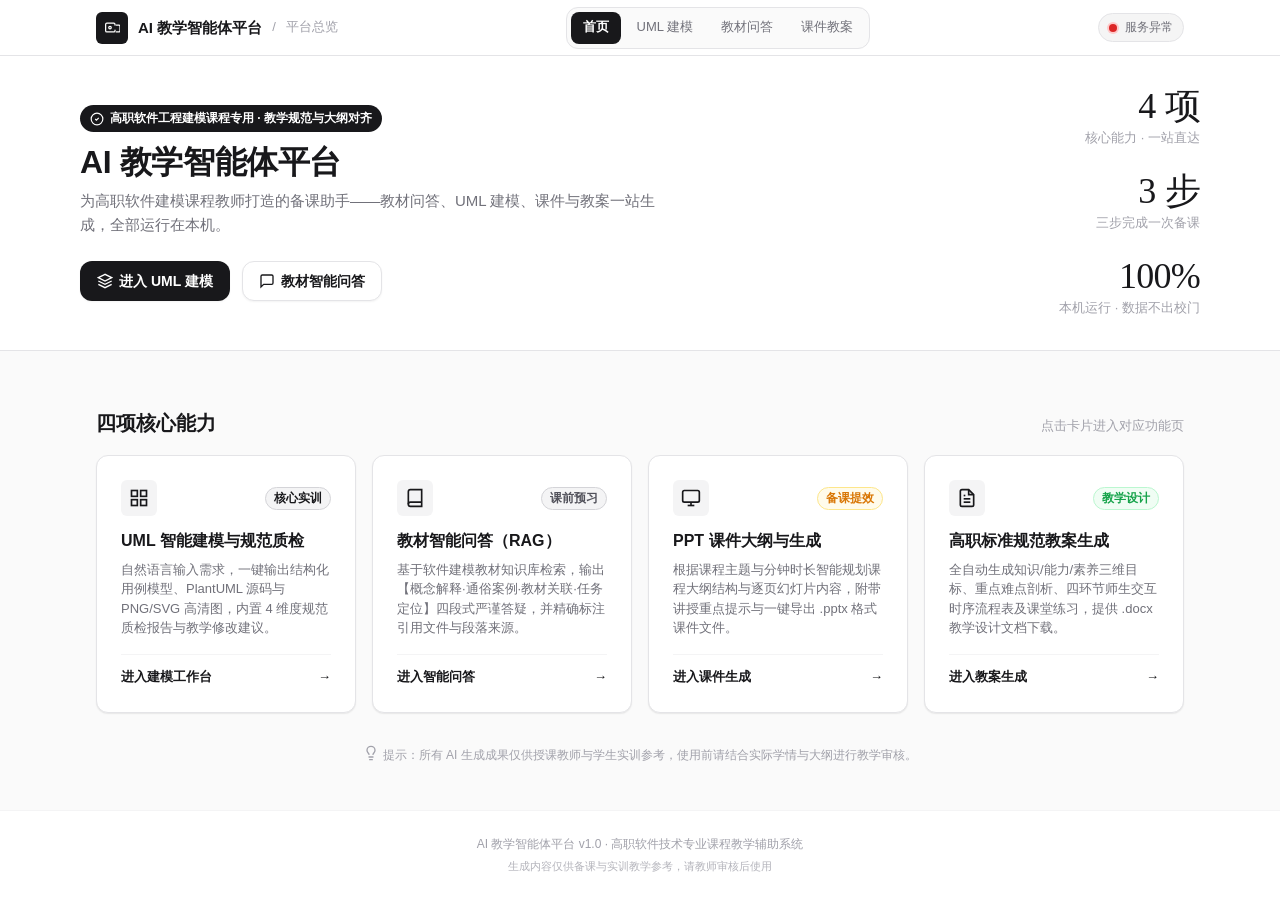
==== commit 31205564: "style: 首页 hero 重构为参考稿全宽横带+衬线统计组，能力卡四列；修复子页面 404 - index.html：hero 移出限宽容器改为 body 级全宽横带（border-bottom " ====
--- a/static/index.html
+++ b/static/index.html
@@ -4,44 +4,67 @@
   <meta charset="UTF-8">
   <meta name="viewport" content="width=device-width, initial-scale=1.0">
   <title>AI 教学智能体平台 - 首页</title>
-  <link rel="stylesheet" href="css/tokens.css">
-  <link rel="stylesheet" href="css/main.css">
+  <link rel="stylesheet" href="/static/css/tokens.css">
+  <link rel="stylesheet" href="/static/css/main.css">
 </head>
 <body>
-  <main class="main-content" id="main-container">
-    <!-- Hero Banner with Technical Blueprint Styling -->
-    <section class="hero-banner" id="hero-section">
-      <div class="hero-tag">
-        <svg width="14" height="14" viewBox="0 0 24 24" fill="none" stroke="currentColor" stroke-width="2">
-          <circle cx="12" cy="12" r="10"></circle>
-          <path d="m9 12 2 2 4-4"></path>
-        </svg>
-        高职软件工程建模课程专用 · 教学规范与大纲对齐
-      </div>
-      <h1 class="hero-title" id="hero-title">面向软件建模课程的 AI 教学智能体平台</h1>
-      <p class="hero-subtitle" id="hero-subtitle">
-        集教材智能问答（RAG）、UML 用例图实时生成与规则质检、PPT 课件与高职规范教案一键导出于一体的工程化教学助手。
-      </p>
-      <div style="display: flex; gap: 12px; align-items: center; flex-wrap: wrap;">
-        <a href="uml.html" class="btn btn-primary" id="hero-cta-btn">
-          <svg width="16" height="16" viewBox="0 0 24 24" fill="none" stroke="currentColor" stroke-width="2">
-            <polygon points="12 2 2 7 12 12 22 7 12 2"></polygon>
-            <polyline points="2 17 12 22 22 17"></polyline>
-            <polyline points="2 12 12 17 22 12"></polyline>
-          </svg>
-          立即体验 UML 建模与质检
-        </a>
-        <a href="qa.html" class="btn btn-secondary">
-          <svg width="16" height="16" viewBox="0 0 24 24" fill="none" stroke="currentColor" stroke-width="2">
-            <path d="M21 15a2 2 0 0 1-2 2H7l-4 4V5a2 2 0 0 1 2-2h14a2 2 0 0 1 2 2z"></path>
-          </svg>
-          查阅教材知识库
-        </a>
+  <!-- 全宽 Hero 横带：左侧标题+CTA，右侧衬线大数字统计组 -->
+  <section class="hero-banner" id="hero-section">
+      <div class="hero-banner-inner">
+        <div class="hero-main">
+          <div class="hero-tag">
+            <svg width="14" height="14" viewBox="0 0 24 24" fill="none" stroke="currentColor" stroke-width="2">
+              <circle cx="12" cy="12" r="10"></circle>
+              <path d="m9 12 2 2 4-4"></path>
+            </svg>
+            高职软件工程建模课程专用 · 教学规范与大纲对齐
+          </div>
+          <h1 class="hero-title" id="hero-title">AI 教学智能体平台</h1>
+          <p class="hero-subtitle" id="hero-subtitle">
+            为高职软件建模课程教师打造的备课助手——教材问答、UML 建模、课件与教案一站生成，全部运行在本机。
+          </p>
+          <div style="display: flex; gap: 12px; align-items: center; flex-wrap: wrap;">
+            <a href="uml.html" class="btn btn-primary" id="hero-cta-btn">
+              <svg width="16" height="16" viewBox="0 0 24 24" fill="none" stroke="currentColor" stroke-width="2">
+                <polygon points="12 2 2 7 12 12 22 7 12 2"></polygon>
+                <polyline points="2 17 12 22 22 17"></polyline>
+                <polyline points="2 12 12 17 22 12"></polyline>
+              </svg>
+              进入 UML 建模
+            </a>
+            <a href="qa.html" class="btn btn-secondary">
+              <svg width="16" height="16" viewBox="0 0 24 24" fill="none" stroke="currentColor" stroke-width="2">
+                <path d="M21 15a2 2 0 0 1-2 2H7l-4 4V5a2 2 0 0 1 2-2h14a2 2 0 0 1 2 2z"></path>
+              </svg>
+              教材智能问答
+            </a>
+          </div>
+        </div>
+        <div class="hero-stats" aria-label="平台能力统计">
+          <div>
+            <div class="hero-stat-value"><span class="serif-num">4</span> 项</div>
+            <div class="hero-stat-label">核心能力 · 一站直达</div>
+          </div>
+          <div>
+            <div class="hero-stat-value"><span class="serif-num">3</span> 步</div>
+            <div class="hero-stat-label">三步完成一次备课</div>
+          </div>
+          <div>
+            <div class="hero-stat-value" style="font-family: var(--font-serif);">100%</div>
+            <div class="hero-stat-label">本机运行 · 数据不出校门</div>
+          </div>
+        </div>
       </div>
     </section>
 
-    <!-- 4 Capability Cards (2x2 Grid) -->
-    <section class="cards-grid-2x2" id="capabilities-grid">
+  <main class="main-content" id="main-container">
+    <!-- 4 Capability Cards (四列自适应) -->
+    <section id="capabilities-grid">
+      <div class="section-head">
+        <h2 class="section-head-title">四项核心能力</h2>
+        <p class="section-head-note">点击卡片进入对应功能页</p>
+      </div>
+      <div class="cards-grid-2x2">
       <!-- Card 1: UML Modeling -->
       <a href="uml.html" class="ability-card" id="card-uml">
         <div>
@@ -139,15 +162,17 @@
           <span>→</span>
         </div>
       </a>
+      </div>
     </section>
 
     <!-- Bottom Notice Banner -->
     <div style="margin-top: 32px; text-align: center; color: var(--color-text-muted); font-size: 12px;">
-      💡 提示：所有 AI 生成成果仅供授课教师与学生实训参考，使用前请结合实际学情与大纲进行教学审核。
+      <i data-icon="lightbulb"></i> 提示：所有 AI 生成成果仅供授课教师与学生实训参考，使用前请结合实际学情与大纲进行教学审核。
     </div>
   </main>
 
-  <script src="js/api.js"></script>
-  <script src="js/layout.js"></script>
+  <script src="/static/js/icons.js"></script>
+  <script src="/static/js/api.js"></script>
+  <script src="/static/js/layout.js"></script>
 </body>
 </html>
--- a/static/css/tokens.css
+++ b/static/css/tokens.css
@@ -1,20 +1,40 @@
 :root {
-  /* 4.1 色彩 token（写入 tokens.css 的 CSS 变量） */
-  --color-primary: #1a56db;
-  --color-primary-hover: #1e429f;
-  --color-primary-light: #e1effe;
-  --color-primary-surface: #f0f6ff;
-  --color-primary-border: #bfdbfe;
+  /* ==========================================================
+     设计体系：单色极简（monochrome minimalist）
+     对齐参考稿 m5-teaching-platform：zinc 灰阶 + 近黑主色 +
+     12px 圆角 + 细边框 + 极轻分层阴影。状态色（成功/警告/错误）
+     按参考稿保留功能色相。布局尺寸类令牌一律不动。
+     ========================================================== */
 
-  --color-bg: #f8fafc;
+  /* brand 色阶（参考稿 zinc ramp）——供图表/色条/深浅面板取用 */
+  --brand-50: #fafafa;
+  --brand-100: #f4f4f5;
+  --brand-200: #e4e4e7;
+  --brand-300: #d4d4d8;
+  --brand-400: #a1a1aa;
+  --brand-500: #71717a;
+  --brand-600: #52525b;
+  --brand-700: #3f3f46;
+  --brand-800: #27272a;
+  --brand-900: #18181b;
+
+  /* 4.1 色彩 token（变量名不变，值切换为单色体系） */
+  --color-primary: var(--brand-900);
+  --color-primary-hover: var(--brand-800);
+  --color-primary-light: var(--brand-100);
+  --color-primary-surface: var(--brand-50);
+  --color-primary-border: var(--brand-300);
+
+  --color-bg: var(--brand-50);
   --color-surface: #ffffff;
-  --color-surface-subtle: #f1f5f9;
-  --color-border: #e2e8f0;
-  --color-border-subtle: #edf2f7;
+  --color-surface-subtle: #f5f5f5;
+  --color-surface-muted: var(--color-surface-subtle);
+  --color-border: var(--brand-200);
+  --color-border-subtle: var(--brand-100);
 
-  --color-text: #0f172a;
-  --color-text-secondary: #64748b;
-  --color-text-muted: #94a3b8;
+  --color-text: var(--brand-900);
+  --color-text-secondary: var(--brand-500);
+  --color-text-muted: var(--brand-400);
 
   --color-success: #16a34a;
   --color-success-light: #f0fdf4;
@@ -28,20 +48,49 @@
   --color-error-light: #fef2f2;
   --color-error-border: #fecaca;
 
-  --color-info: #0284c7;
-  --color-info-light: #f0f9ff;
-  --color-info-border: #bae6fd;
+  /* info 由天蓝转为中性灰蓝——单色体系中信息类不再带彩色倾向 */
+  --color-primary-foreground: #ffffff;
 
-  /* 4.2 字体与字号 */
-  --font-family: -apple-system, BlinkMacSystemFont, "Segoe UI", "PingFang SC", "Hiragino Sans GB", "Microsoft YaHei", sans-serif;
-  --font-mono: ui-monospace, SFMono-Regular, Menlo, Monaco, Consolas, "Liberation Mono", "Courier New", monospace;
+  /* 状态色深浅衍生（悬停加深底/强文本用） */
+  --color-error-muted: #fee2e2;
+  --color-error-strong: #991b1b;
+  --color-warning-muted: #fef3c7;
+  --color-warning-strong: #92400e;
+  --color-warning-stronger: #78350f;
+
+  /* 聚焦环 */
+  --focus-ring: 0 0 0 3px rgba(24, 24, 27, 0.12);
+  --focus-ring-error: 0 0 0 3px rgba(220, 38, 38, 0.1);
+
+  --color-info: var(--brand-600);
+  --color-info-light: var(--brand-100);
+  --color-info-border: var(--brand-300);
+
+  /* 数据可视化：单色明度梯度（替代原四色相色条） */
+  --chart-1: var(--brand-400);
+  --chart-2: var(--brand-500);
+  --chart-3: var(--brand-700);
+  --chart-4: var(--brand-900);
+  --chart-5: var(--brand-300);
+
+  /* 深色面板基色（放映模式 / 代码编辑器：slate 蓝灰 → 纯灰 zinc） */
+  --dark-panel: var(--brand-900);
+  --dark-panel-raised: var(--brand-800);
+  --dark-panel-border: var(--brand-700);
+  --dark-text: var(--brand-50);
+  --dark-text-secondary: var(--brand-400);
+
+  /* 4.2 字体与字号（字号体系不动，仅新增衬线数字字体） */
+  --font-family: Geist, -apple-system, BlinkMacSystemFont, "Segoe UI", "PingFang SC", "Hiragino Sans GB", "Microsoft YaHei", sans-serif;
+  --font-serif: "DM Serif Display", Georgia, "Times New Roman", "Songti SC", serif;
+  --font-mono: "Geist Mono", ui-monospace, SFMono-Regular, Menlo, Monaco, Consolas, "Liberation Mono", "Courier New", monospace;
   --font-size-title: 22px;
   --font-size-card-title: 16px;
   --font-size-body: 14px;
   --font-size-aux: 12px;
   --line-height-base: 1.6;
 
-  /* 4.3 间距 / 圆角 / 阴影 */
+  /* 4.3 间距 / 圆角 / 阴影（间距不动；圆角对齐参考稿 12px 基准） */
   --spacing-1: 4px;
   --spacing-2: 8px;
   --spacing-3: 12px;
@@ -49,14 +98,17 @@
   --spacing-6: 24px;
   --spacing-8: 32px;
 
-  --radius-card: 10px;
+  --radius-card: 12px;
   --radius-input: 6px;
   --radius-badge: 999px;
+  --radius-md: var(--radius-card);
 
-  --shadow-sm: 0 1px 2px 0 rgba(15, 23, 42, 0.05);
-  --shadow-card: 0 1px 3px 0 rgba(15, 23, 42, 0.06), 0 1px 2px -1px rgba(15, 23, 42, 0.06);
-  --shadow-card-hover: 0 10px 25px -5px rgba(15, 23, 42, 0.08), 0 8px 10px -6px rgba(15, 23, 42, 0.04);
-  --shadow-popover: 0 10px 15px -3px rgba(15, 23, 42, 0.08), 0 4px 6px -4px rgba(15, 23, 42, 0.04);
+  /* 阴影：参考稿的极轻分层投影（比原蓝色阴影更收敛） */
+  --shadow-sm: 0 1px 2px 0 rgba(0, 0, 0, 0.05);
+  --shadow-card: 0 1px 2px 0 rgba(0, 0, 0, 0.05), 0 1px 1px 0 rgba(0, 0, 0, 0.03);
+  --shadow-card-hover: 0 4px 8px -2px rgba(0, 0, 0, 0.07), 0 2px 4px -1px rgba(0, 0, 0, 0.04);
+  --shadow-popover: 0 12px 20px -6px rgba(0, 0, 0, 0.08), 0 4px 8px -2px rgba(0, 0, 0, 0.04);
+  --shadow-overlay: 0 25px 50px -12px rgba(0, 0, 0, 0.35);
 
   --container-max-width: 1120px;
   --transition-fast: 0.15s ease;
--- a/static/css/main.css
+++ b/static/css/main.css
@@ -71,11 +71,12 @@
   padding: 0 var(--spacing-4);
 }
 
-/* 品牌区域 */
+/* 品牌区域（对齐参考稿：黑方块图标 + 平台名 + / + 当前模块名，单行式） */
 .brand-section {
   display: flex;
   align-items: center;
   gap: 10px;
+  min-width: 0;
   text-decoration: none;
   user-select: none;
 }
@@ -84,75 +85,71 @@
   width: 32px;
   height: 32px;
   background-color: var(--color-primary);
-  color: #ffffff;
-  border-radius: 6px;
-  display: flex;
+  color: var(--color-primary-foreground);
+  border-radius: var(--radius-input);
+  display: inline-flex;
   align-items: center;
   justify-content: center;
-  font-weight: 700;
-  font-size: 13px;
-  letter-spacing: 0.5px;
-  box-shadow: 0 2px 4px rgba(26, 86, 219, 0.25);
-}
-
-.brand-title-wrap {
-  display: flex;
-  flex-direction: column;
+  flex-shrink: 0;
 }
 
 .brand-title {
   font-size: 15px;
-  font-weight: 700;
+  font-weight: 600;
   color: var(--color-text);
   line-height: 1.2;
-}
-
-.brand-subtitle {
-  font-size: 10px;
-  color: var(--color-text-secondary);
-  letter-spacing: 0.3px;
-}
-
-/* 导航链接项 */
+  white-space: nowrap;
+}
+
+.brand-sep {
+  color: var(--color-text-muted);
+  font-size: 13px;
+}
+
+.brand-module {
+  font-size: 13px;
+  color: var(--color-text-muted);
+  white-space: nowrap;
+}
+
+/* 顶栏导航（对齐参考稿 Topbar：药丸分段器，激活项实心黑块替代下划线） */
 .nav-tabs {
   display: flex;
   align-items: center;
-  height: 100%;
-  gap: var(--spacing-2);
+  gap: 4px;
+  padding: 4px;
+  border: 1px solid var(--color-border);
+  border-radius: var(--radius-md);
+  background: var(--color-bg);
 }
 
 .nav-tab-item {
   display: inline-flex;
   align-items: center;
   gap: 6px;
-  height: 100%;
+  min-height: 32px;
   padding: 0 var(--spacing-3);
+  border-radius: calc(var(--radius-md) - 4px);
   color: var(--color-text-secondary);
   font-weight: 500;
   font-size: 13px;
-  position: relative;
   text-decoration: none;
-  transition: color var(--transition-fast);
+  transition: background-color var(--transition-fast), color var(--transition-fast);
 }
 
 .nav-tab-item:hover {
-  color: var(--color-primary);
+  background-color: var(--color-surface-subtle);
+  color: var(--color-text);
 }
 
 .nav-tab-item.active {
-  color: var(--color-primary);
+  background-color: var(--color-primary);
+  color: var(--color-primary-foreground);
   font-weight: 600;
 }
 
 .nav-tab-item.active::after {
-  content: "";
-  position: absolute;
-  bottom: -1px;
-  left: var(--spacing-3);
-  right: var(--spacing-3);
-  height: 2px;
-  background-color: var(--color-primary);
-  border-radius: 2px 2px 0 0;
+  content: none;
 }
 
 /* 服务健康状态指示点 */
@@ -257,17 +254,17 @@
   margin-top: 4px;
 }
 
-/* 按钮规范 */
+/* 按钮规范（对齐参考稿 Button 组件：600 字重/12px 圆角/hover 仅变亮不叠影/focus-visible 外描边） */
 .btn {
   display: inline-flex;
   align-items: center;
   justify-content: center;
   gap: 6px;
-  font-weight: 500;
+  font-weight: 600;
   font-size: var(--font-size-body);
-  border-radius: var(--radius-input);
+  border-radius: var(--radius-md);
   cursor: pointer;
-  transition: all var(--transition-fast);
+  transition: background-color var(--transition-fast), border-color var(--transition-fast), color var(--transition-fast), box-shadow var(--transition-fast);
   border: 1px solid transparent;
   white-space: nowrap;
   user-select: none;
@@ -275,20 +272,25 @@
   padding: 8px 16px;
 }
 
+.btn:focus-visible {
+  outline: 2px solid var(--color-primary);
+  outline-offset: 2px;
+}
+
 .btn:active {
   transform: translateY(1px);
 }
 
 .btn-primary {
   background-color: var(--color-primary);
-  color: #ffffff;
-  box-shadow: 0 1px 2px rgba(26, 86, 219, 0.2);
+  color: var(--color-primary-foreground);
+  box-shadow: var(--shadow-sm);
 }
 
 .btn-primary:hover:not(:disabled) {
   background-color: var(--color-primary-hover);
-  color: #ffffff;
-  box-shadow: 0 2px 6px rgba(26, 86, 219, 0.3);
+  color: var(--color-primary-foreground);
+  box-shadow: none;
 }
 
 .btn-secondary {
@@ -336,12 +338,12 @@
 
 .form-input:focus, .form-textarea:focus, .form-select:focus {
   border-color: var(--color-primary);
-  box-shadow: 0 0 0 3px rgba(26, 86, 219, 0.12);
+  box-shadow: var(--focus-ring);
 }
 
 .form-input.error, .form-textarea.error {
   border-color: var(--color-error);
-  box-shadow: 0 0 0 3px rgba(220, 38, 38, 0.1);
+  box-shadow: var(--focus-ring-error);
 }
 
 .form-textarea {
@@ -457,17 +459,29 @@
 /* ==========================================================================
    5. 首页定制样式（Demo 首页）
    ========================================================================== */
+/* 全宽 hero 横带（对齐参考稿：通栏边框分隔，内容限宽，右侧衬线大数字统计组） */
 .hero-banner {
+  position: relative;
+  border-bottom: 1px solid var(--color-border);
   background-color: var(--color-surface);
-  border: 1px solid var(--color-border);
-  border-radius: var(--radius-card);
-  padding: var(--spacing-8) var(--spacing-6);
+  padding: var(--spacing-8) var(--spacing-4);
   margin-bottom: var(--spacing-8);
-  position: relative;
   overflow: hidden;
-  box-shadow: var(--shadow-card);
-  background-image: radial-gradient(var(--color-border) 1px, transparent 1px);
-  background-size: 20px 20px;
+}
+
+.hero-banner-inner {
+  max-width: var(--container-max-width);
+  margin: 0 auto;
+  display: flex;
+  align-items: center;
+  justify-content: space-between;
+  gap: var(--spacing-8);
+  flex-wrap: wrap;
+}
+
+.hero-main {
+  min-width: 0;
+  max-width: 620px;
 }
 
 .hero-tag {
@@ -475,21 +489,22 @@
   align-items: center;
   gap: 6px;
   padding: 4px 10px;
-  background-color: var(--color-primary-light);
-  color: var(--color-primary);
+  background-color: var(--color-primary);
+  color: var(--color-primary-foreground);
   border-radius: var(--radius-badge);
   font-size: var(--font-size-aux);
   font-weight: 600;
   margin-bottom: var(--spacing-3);
-  border: 1px solid var(--color-primary-border);
+  border: none;
 }
 
 .hero-title {
-  font-size: 26px;
-  font-weight: 800;
+  font-size: 32px;
+  font-weight: 700;
   color: var(--color-text);
   margin-bottom: 8px;
-  letter-spacing: -0.5px;
+  letter-spacing: -0.012em;
+  line-height: 1.15;
 }
 
 .hero-subtitle {
@@ -499,11 +514,66 @@
   max-width: 600px;
 }
 
-/* 2x2 能力卡片网格 */
+/* 2x2/四列 自适应能力卡网格（≥1100px 四列，其余 2x2） */
 .cards-grid-2x2 {
   display: grid;
   grid-template-columns: repeat(2, 1fr);
+  gap: var(--spacing-4);
+}
+
+@media (min-width: 1100px) {
+  .cards-grid-2x2 {
+    grid-template-columns: repeat(4, 1fr);
+  }
+}
+
+/* 区头（标题 + 说明同行基线对齐，参考稿式） */
+.section-head {
+  display: flex;
+  flex-wrap: wrap;
+  align-items: baseline;
+  justify-content: space-between;
+  gap: 8px 16px;
+  margin-bottom: var(--spacing-4);
+}
+
+.section-head-title {
+  font-size: 20px;
+  font-weight: 600;
+  color: var(--color-text);
+}
+
+.section-head-note {
+  font-size: 13px;
+  color: var(--color-text-muted);
+}
+
+/* 统计组（衬线大数字仅用于纯数字，中文单位回退 sans） */
+.hero-stats {
+  display: flex;
+  flex-direction: column;
   gap: var(--spacing-6);
+  align-items: flex-end;
+  text-align: right;
+  flex-shrink: 0;
+}
+
+.hero-stat-value {
+  font-size: 36px;
+  font-weight: 400;
+  line-height: 1;
+  color: var(--color-text);
+  letter-spacing: -0.02em;
+}
+
+.hero-stat-value .serif-num {
+  font-family: var(--font-serif);
+}
+
+.hero-stat-label {
+  font-size: 13px;
+  color: var(--color-text-muted);
+  margin-top: 4px;
 }
 
 .ability-card {
@@ -522,7 +592,7 @@
 
 .ability-card:hover {
   transform: translateY(-2px);
-  border-color: var(--color-primary);
+  border-color: var(--color-border-strong, var(--brand-300));
   box-shadow: var(--shadow-card-hover);
 }
 
@@ -534,15 +604,15 @@
 }
 
 .ability-card-icon-wrap {
-  width: 40px;
-  height: 40px;
-  border-radius: 8px;
-  background-color: var(--color-primary-light);
-  color: var(--color-primary);
+  width: 36px;
+  height: 36px;
+  border-radius: var(--radius-input);
+  background-color: var(--color-brand-subtle, var(--brand-100));
+  color: var(--color-text);
   display: flex;
   align-items: center;
   justify-content: center;
-  font-size: 20px;
+  font-size: 18px;
 }
 
 .ability-card-title {
@@ -600,9 +670,9 @@
 }
 
 .chip-item:hover {
-  background-color: var(--color-primary-light);
-  border-color: var(--color-primary-border);
-  color: var(--color-primary);
+  background-color: var(--color-surface-subtle);
+  border-color: var(--color-border-strong, var(--brand-300));
+  color: var(--color-text);
 }
 
 .char-counter {
@@ -702,41 +772,41 @@
 
 /* 错误级别悬停高亮：红色侧边条与柔和红底 */
 .review-table tbody tr.issue-row-error:hover {
-  background-color: #fef2f2 !important;
+  background-color: var(--color-error-light) !important;
 }
 .review-table tbody tr.issue-row-error:hover td:first-child {
   border-left-color: var(--color-error);
 }
 .review-table tbody tr.issue-row-error:hover code {
-  background-color: #fee2e2;
-  color: #991b1b;
-  border-color: #fca5a5;
+  background-color: var(--color-error-muted);
+  color: var(--color-error-strong);
+  border-color: var(--color-error-border);
 }
 
 /* 警告级别悬停高亮：琥珀黄色侧边条与柔和黄底 */
 .review-table tbody tr.issue-row-warning:hover {
-  background-color: #fffbeb !important;
+  background-color: var(--color-warning-light) !important;
 }
 .review-table tbody tr.issue-row-warning:hover td:first-child {
   border-left-color: var(--color-warning);
 }
 .review-table tbody tr.issue-row-warning:hover code {
-  background-color: #fef3c7;
-  color: #92400e;
-  border-color: #fde68a;
+  background-color: var(--color-warning-muted);
+  color: var(--color-warning-strong);
+  border-color: var(--color-warning-border);
 }
 
 /* 提示/信息级别悬停高亮：科技蓝侧边条与柔和蓝底 */
 .review-table tbody tr.issue-row-info:hover {
-  background-color: #f0f9ff !important;
+  background-color: var(--color-info-light) !important;
 }
 .review-table tbody tr.issue-row-info:hover td:first-child {
   border-left-color: var(--color-info);
 }
 .review-table tbody tr.issue-row-info:hover code {
-  background-color: #e0f2fe;
-  color: #0369a1;
-  border-color: #bae6fd;
+  background-color: var(--color-info-light);
+  color: var(--color-info);
+  border-color: var(--color-info-border);
 }
 
 .review-table code {
@@ -782,11 +852,11 @@
   flex-shrink: 0;
   font-size: 18px;
 }
-.kpi-icon-blue { background: #eff6ff; color: #1d4ed8; }
-.kpi-icon-purple { background: #faf5ff; color: #7e22ce; }
-.kpi-icon-green { background: #f0fdf4; color: #15803d; }
-.kpi-icon-amber { background: #fffbeb; color: #b45309; }
-.kpi-icon-emerald { background: #ecfdf5; color: #047857; }
+.kpi-icon-blue { background: var(--brand-100); color: var(--brand-800); }
+.kpi-icon-purple { background: var(--brand-100); color: var(--brand-700); }
+.kpi-icon-green { background: var(--color-success-light); color: var(--color-success); }
+.kpi-icon-amber { background: var(--color-warning-light); color: var(--color-warning); }
+.kpi-icon-emerald { background: var(--color-success-light); color: var(--color-success); }
 
 .kpi-content {
   display: flex;
@@ -928,10 +998,10 @@
 }
 
 .uml-tab-btn.active {
-  background: var(--color-surface);
-  color: var(--color-primary);
-  font-weight: 600;
-  box-shadow: 0 1px 3px rgba(0, 0, 0, 0.08);
+  background: var(--color-primary);
+  color: var(--color-primary-foreground);
+  font-weight: 600;
+  box-shadow: var(--shadow-xs, 0 1px 1px 0 rgba(0, 0, 0, 0.04));
 }
 
 /* 质检报告筛选与搜索条 */
@@ -970,9 +1040,9 @@
 }
 
 .filter-pill.active {
-  background: var(--color-primary-light);
+  background: var(--color-primary);
   border-color: var(--color-primary);
-  color: var(--color-primary);
+  color: var(--color-primary-foreground);
   font-weight: 600;
 }
 
@@ -1051,8 +1121,8 @@
   border-radius: 3px;
   font-weight: 600;
 }
-.actor-role-primary { background: #dbeafe; color: #1e40af; }
-.actor-role-secondary { background: #f3e8ff; color: #6b21a8; }
+.actor-role-primary { background: var(--brand-100); color: var(--brand-800); }
+.actor-role-secondary { background: var(--brand-50); color: var(--brand-600); border: 1px solid var(--brand-200); }
 
 .usecase-element-table {
   width: 100%;
@@ -1086,7 +1156,7 @@
   position: absolute;
   top: 8px;
   right: 8px;
-  background: rgba(248, 250, 252, 0.9);
+  background: rgba(250, 250, 250, 0.9);
   border: 1px solid var(--color-border);
   border-radius: 4px;
   padding: 2px 7px;
@@ -1115,7 +1185,7 @@
   left: 0;
   width: 100vw;
   height: 100vh;
-  background: rgba(15, 23, 42, 0.9);
+  background: rgba(10, 10, 10, 0.92);
   backdrop-filter: blur(8px);
   z-index: 100000;
   display: flex;
@@ -1150,7 +1220,7 @@
   background: #ffffff;
   padding: 20px;
   border-radius: 8px;
-  box-shadow: 0 20px 50px rgba(0, 0, 0, 0.5);
+  box-shadow: var(--shadow-overlay);
 }
 
 /* ==========================================================================
@@ -1162,7 +1232,7 @@
   left: 0;
   width: 100vw;
   height: 100vh;
-  background-color: rgba(15, 23, 42, 0.55);
+  background-color: rgba(10, 10, 10, 0.6);
   backdrop-filter: blur(4px);
   display: flex;
   align-items: center;
@@ -1321,13 +1391,13 @@
 .code-details-body {
   padding: var(--spacing-4);
   position: relative;
-  background-color: #1e293b;
+  background-color: var(--dark-panel);
 }
 
 .code-block {
   font-family: var(--font-mono);
   font-size: 12px;
-  color: #e2e8f0;
+  color: var(--dark-text-secondary);
   line-height: 1.5;
   white-space: pre-wrap;
   overflow-x: auto;
@@ -1647,8 +1717,8 @@
 .global-progress-bar {
   height: 100%;
   width: 0%;
-  background: linear-gradient(90deg, var(--color-primary) 0%, #2563eb 45%, #60a5fa 85%, #93c5fd 100%);
-  box-shadow: 0 0 10px rgba(26, 86, 219, 0.65), 0 0 5px rgba(96, 165, 250, 0.9);
+  background: linear-gradient(90deg, var(--brand-900) 0%, var(--brand-700) 45%, var(--brand-500) 85%, var(--brand-300) 100%);
+  box-shadow: 0 0 8px rgba(24, 24, 27, 0.35);
   transition: width 0.35s cubic-bezier(0.1, 0.85, 0.25, 1);
   position: relative;
   border-radius: 0 2px 2px 0;
@@ -1663,7 +1733,7 @@
   bottom: 0;
   width: 90px;
   background: linear-gradient(to right, transparent 0%, rgba(255, 255, 255, 0.8) 75%, #ffffff 100%);
-  box-shadow: 0 0 10px #93c5fd, 0 0 4px #ffffff;
+  box-shadow: 0 0 8px rgba(24, 24, 27, 0.3), 0 0 4px #ffffff;
   animation: progress-pulse 1s infinite alternate;
 }
 
@@ -1674,12 +1744,12 @@
 
 /* 异常失败状态红调指示 */
 .global-progress-container.is-error .global-progress-bar {
-  background: linear-gradient(90deg, var(--color-error) 0%, #ef4444 60%, #fca5a5 100%);
-  box-shadow: 0 0 10px rgba(220, 38, 38, 0.65);
+  background: linear-gradient(90deg, var(--color-error) 0%, var(--color-error) 60%, var(--color-error-border) 100%);
+  box-shadow: 0 0 8px rgba(220, 38, 38, 0.4);
 }
 
 .global-progress-container.is-error .global-progress-bar::after {
-  box-shadow: 0 0 10px #fca5a5, 0 0 4px #ffffff;
+  box-shadow: 0 0 8px rgba(220, 38, 38, 0.35), 0 0 4px #ffffff;
 }
 
 /* 视口右上角精美悬浮状态胶囊（用于长耗时任务如 PPT/教案反馈） */
@@ -1690,8 +1760,8 @@
   display: inline-flex;
   align-items: center;
   gap: 8px;
-  background-color: rgba(15, 23, 42, 0.88);
-  color: #f8fafc;
+  background-color: rgba(10, 10, 10, 0.92);
+  color: #fafafa;
   padding: 5px 12px;
   border-radius: var(--radius-badge);
   font-size: 12px;
@@ -1717,13 +1787,13 @@
   width: 12px;
   height: 12px;
   border: 2px solid rgba(255, 255, 255, 0.3);
-  border-top-color: #60a5fa;
+  border-top-color: var(--brand-300);
   border-radius: 50%;
   animation: progress-spin 0.8s linear infinite;
 }
 
 .global-progress-container.is-error .progress-spinner {
-  border-top-color: #fca5a5;
+  border-top-color: var(--color-error-border);
 }
 
 @keyframes progress-spin {
@@ -1737,20 +1807,711 @@
 .progress-timer {
   font-family: var(--font-mono);
   font-size: 11px;
-  color: #93c5fd;
+  color: var(--dark-text-secondary);
   background: rgba(255, 255, 255, 0.12);
   padding: 1px 6px;
   border-radius: 4px;
 }
 
 /* ==========================================================================
-   9. 响应式布局与媒体查询
+   8.1 教学资源扩展样式（PPT 放映模式、实训工单、时间平衡器与草稿箱）
    ========================================================================== */
+.subnav-container {
+  display: flex;
+  align-items: center;
+  justify-content: space-between;
+  border-bottom: 1px solid var(--color-border);
+  margin-bottom: var(--spacing-6);
+  flex-wrap: wrap;
+  gap: 10px;
+}
+
+.subnav-tabs-group {
+  display: flex;
+  align-items: center;
+  gap: var(--spacing-4);
+}
+
+.subnav-actions {
+  display: flex;
+  align-items: center;
+  gap: 8px;
+}
+
+.btn-history-trigger {
+  display: inline-flex;
+  align-items: center;
+  gap: 6px;
+  background: var(--color-surface);
+  border: 1px solid var(--color-border);
+  padding: 6px 12px;
+  border-radius: var(--radius-badge);
+  font-size: 13px;
+  font-weight: 500;
+  color: var(--color-text-secondary);
+  cursor: pointer;
+  transition: all var(--transition-fast);
+}
+
+.btn-history-trigger:hover {
+  border-color: var(--color-primary);
+  color: var(--color-primary);
+  background: var(--color-primary-light);
+}
+
+.history-count-badge {
+  background: var(--color-primary);
+  color: var(--color-primary-foreground);
+  font-size: 11px;
+  font-weight: 700;
+  padding: 1px 6px;
+  border-radius: 10px;
+}
+
+/* 资源操作按钮组 */
+.resource-action-group {
+  display: flex;
+  align-items: center;
+  gap: 8px;
+  flex-wrap: wrap;
+}
+
+/* PPT 幻灯片逐页卡片悬浮动效 */
+.ppt-page-card {
+  transition: transform var(--transition-normal), box-shadow var(--transition-normal), border-color var(--transition-normal);
+}
+
+.ppt-page-card:hover {
+  transform: translateY(-2px);
+  border-color: var(--color-primary-border);
+  box-shadow: var(--shadow-card-hover);
+}
+
+.ppt-page-card-footer {
+  display: flex;
+  align-items: center;
+  justify-content: space-between;
+  margin-top: 10px;
+  padding-top: 8px;
+  border-top: 1px dashed var(--color-border-subtle);
+}
+
+/* PPT 幻灯片全屏放映模态窗口 */
+.ppt-presentation-modal {
+  position: fixed;
+  top: 0;
+  left: 0;
+  width: 100vw;
+  height: 100vh;
+  background: rgba(10, 10, 10, 0.94);
+  backdrop-filter: blur(8px);
+  z-index: 999999;
+  display: none;
+  flex-direction: column;
+  justify-content: space-between;
+  color: var(--color-primary-foreground);
+  padding: 24px 36px;
+  box-sizing: border-box;
+}
+
+.presentation-topbar {
+  display: flex;
+  align-items: center;
+  justify-content: space-between;
+  width: 100%;
+}
+
+.presentation-title-box {
+  display: flex;
+  align-items: center;
+  gap: 12px;
+}
+
+.presentation-main-slide {
+  flex: 1;
+  display: flex;
+  align-items: center;
+  justify-content: center;
+  padding: 24px 0;
+}
+
+.slide-canvas-card {
+  background: var(--dark-panel-raised);
+  border: 1px solid rgba(255, 255, 255, 0.12);
+  border-radius: 16px;
+  width: 100%;
+  max-width: 960px;
+  min-height: 480px;
+  padding: 48px;
+  box-shadow: 0 25px 50px -12px rgba(0, 0, 0, 0.5);
+  display: flex;
+  flex-direction: column;
+  justify-content: space-between;
+  position: relative;
+  transition: all 0.2s ease;
+}
+
+.slide-heading-row {
+  display: flex;
+  align-items: center;
+  justify-content: space-between;
+  margin-bottom: 24px;
+  padding-bottom: 16px;
+  border-bottom: 1px solid rgba(255, 255, 255, 0.1);
+}
+
+.slide-heading-text {
+  font-size: 26px;
+  font-weight: 800;
+  color: #fafafa;
+  letter-spacing: -0.5px;
+}
+
+.slide-content-bullets {
+  list-style: none;
+  padding: 0;
+  margin: 0 0 24px 0;
+  display: flex;
+  flex-direction: column;
+  gap: 16px;
+}
+
+.slide-content-bullets li {
+  font-size: 18px;
+  line-height: 1.6;
+  color: var(--dark-text-secondary);
+  display: flex;
+  align-items: flex-start;
+  gap: 12px;
+}
+
+.slide-bullet-dot {
+  width: 8px;
+  height: 8px;
+  background: var(--brand-300);
+  border-radius: 50%;
+  margin-top: 10px;
+  flex-shrink: 0;
+}
+
+.slide-speaker-note-box {
+  background: rgba(39, 39, 42, 0.85);
+  border: 1px solid var(--brand-600);
+  border-radius: 8px;
+  padding: 12px 16px;
+  color: var(--dark-text-secondary);
+  font-size: 14px;
+  line-height: 1.5;
+  display: flex;
+  align-items: flex-start;
+  gap: 8px;
+}
+
+.presentation-bottombar {
+  display: flex;
+  align-items: center;
+  justify-content: space-between;
+  width: 100%;
+}
+
+.presentation-nav-btns {
+  display: flex;
+  align-items: center;
+  gap: 12px;
+}
+
+.btn-slide-nav {
+  background: rgba(255, 255, 255, 0.1);
+  border: 1px solid rgba(255, 255, 255, 0.2);
+  color: var(--color-primary-foreground);
+  padding: 8px 16px;
+  border-radius: 8px;
+  font-size: 14px;
+  font-weight: 600;
+  cursor: pointer;
+  display: inline-flex;
+  align-items: center;
+  gap: 6px;
+  transition: all var(--transition-fast);
+}
+
+.btn-slide-nav:hover:not(:disabled) {
+  background: var(--color-primary);
+  border-color: var(--color-primary);
+}
+
+.btn-slide-nav:disabled {
+  opacity: 0.3;
+  cursor: not-allowed;
+}
+
+/* 教案时间分配与平衡器 */
+.time-balancer-container {
+  background: var(--color-surface);
+  border: 1px solid var(--color-border);
+  border-radius: var(--radius-input);
+  padding: 12px 16px;
+  margin-bottom: 20px;
+}
+
+.time-balancer-header {
+  display: flex;
+  align-items: center;
+  justify-content: space-between;
+  font-size: 13px;
+  font-weight: 600;
+  color: var(--color-text);
+  margin-bottom: 8px;
+}
+
+.time-progress-track {
+  display: flex;
+  height: 12px;
+  border-radius: 6px;
+  overflow: hidden;
+  background: var(--color-border-subtle);
+  margin-bottom: 8px;
+}
+
+.time-progress-segment {
+  height: 100%;
+  transition: width 0.3s ease;
+  position: relative;
+}
+
+.time-seg-1 { background: var(--chart-1); }
+.time-seg-2 { background: var(--chart-3); }
+.time-seg-3 { background: var(--chart-4); }
+.time-seg-4 { background: var(--chart-2); }
+
+.time-legend-row {
+  display: flex;
+  align-items: center;
+  gap: 16px;
+  font-size: 12px;
+  color: var(--color-text-secondary);
+  flex-wrap: wrap;
+}
+
+.time-legend-item {
+  display: inline-flex;
+  align-items: center;
+  gap: 5px;
+}
+
+.time-legend-dot {
+  width: 8px;
+  height: 8px;
+  border-radius: 50%;
+}
+
+/* 实训任务工单定制样式 */
+.tasksheet-meta-grid {
+  display: grid;
+  grid-template-columns: repeat(4, 1fr);
+  gap: 12px;
+  margin-bottom: 20px;
+}
+
+.tasksheet-meta-card {
+  background: var(--color-surface-subtle);
+  border: 1px solid var(--color-border);
+  border-radius: var(--radius-input);
+  padding: 10px 12px;
+}
+
+.tasksheet-meta-label {
+  font-size: 11px;
+  color: var(--color-text-secondary);
+  margin-bottom: 4px;
+}
+
+.tasksheet-meta-val {
+  font-size: 13px;
+  font-weight: 700;
+  color: var(--color-text);
+}
+
+.task-steps-timeline {
+  display: flex;
+  flex-direction: column;
+  gap: 14px;
+  margin-bottom: 24px;
+}
+
+.task-step-card {
+  background: var(--color-surface);
+  border: 1px solid var(--color-border);
+  border-radius: var(--radius-card);
+  padding: 14px 16px;
+  border-left: 4px solid var(--color-primary);
+  transition: all var(--transition-fast);
+}
+
+.task-step-card:hover {
+  box-shadow: var(--shadow-sm);
+  border-color: var(--color-primary-border);
+  border-left-color: var(--color-primary-hover);
+}
+
+.task-step-header {
+  display: flex;
+  align-items: center;
+  justify-content: space-between;
+  margin-bottom: 8px;
+}
+
+.task-step-title {
+  font-size: 14px;
+  font-weight: 700;
+  color: var(--color-text);
+}
+
+.task-step-checkpoint {
+  background: var(--color-surface-subtle);
+  border-radius: 6px;
+  padding: 8px 12px;
+  font-size: 12px;
+  color: var(--color-text-secondary);
+  margin-top: 8px;
+  display: flex;
+  align-items: center;
+  gap: 6px;
+}
+
+/* 考核量规表格 */
+.rubric-table {
+  width: 100%;
+  border-collapse: collapse;
+  font-size: 13px;
+  margin-top: 10px;
+}
+
+.rubric-table th {
+  background: var(--color-surface-subtle);
+  color: var(--color-text-secondary);
+  font-weight: 600;
+  padding: 10px 12px;
+  border-bottom: 1px solid var(--color-border);
+  text-align: left;
+}
+
+.rubric-table td {
+  padding: 10px 12px;
+  border-bottom: 1px solid var(--color-border-subtle);
+}
+
+/* 翻车锦囊卡片 */
+.pitfalls-grid {
+  display: grid;
+  grid-template-columns: repeat(3, 1fr);
+  gap: 14px;
+  margin-top: 10px;
+}
+
+.pitfall-card {
+  background: var(--color-warning-light);
+  border: 1px solid var(--color-warning-border);
+  border-radius: var(--radius-input);
+  padding: 12px 14px;
+}
+
+.pitfall-title {
+  font-size: 13px;
+  font-weight: 700;
+  color: var(--color-warning-strong);
+  margin-bottom: 6px;
+  display: flex;
+  align-items: center;
+  gap: 6px;
+}
+
+.pitfall-solution {
+  font-size: 12px;
+  color: var(--color-warning-stronger);
+  line-height: 1.5;
+}
+
+/* 教学资源草稿箱历史抽屉 */
+.history-drawer-overlay {
+  position: fixed;
+  top: 0;
+  left: 0;
+  width: 100vw;
+  height: 100vh;
+  background: rgba(15, 23, 42, 0.4);
+  backdrop-filter: blur(2px);
+  z-index: 99998;
+  display: none;
+}
+
+.history-drawer {
+  position: fixed;
+  top: 0;
+  right: -420px;
+  width: 400px;
+  max-width: 90vw;
+  height: 100vh;
+  background: var(--color-surface);
+  box-shadow: -10px 0 30px rgba(0, 0, 0, 0.15);
+  z-index: 99999;
+  transition: right 0.3s cubic-bezier(0.16, 1, 0.3, 1);
+  display: flex;
+  flex-direction: column;
+}
+
+.history-drawer.open {
+  right: 0;
+}
+
+.drawer-header {
+  padding: 16px 20px;
+  border-bottom: 1px solid var(--color-border);
+  display: flex;
+  align-items: center;
+  justify-content: space-between;
+}
+
+.drawer-title {
+  font-size: 16px;
+  font-weight: 700;
+  color: var(--color-text);
+  display: flex;
+  align-items: center;
+  gap: 8px;
+}
+
+.drawer-body {
+  flex: 1;
+  overflow-y: auto;
+  padding: 16px 20px;
+  display: flex;
+  flex-direction: column;
+  gap: 12px;
+}
+
+.history-item-card {
+  background: var(--color-surface-subtle);
+  border: 1px solid var(--color-border);
+  border-radius: var(--radius-input);
+  padding: 12px 14px;
+  cursor: pointer;
+  transition: all var(--transition-fast);
+}
+
+.history-item-card:hover {
+  background: var(--color-surface);
+  border-color: var(--color-primary);
+  box-shadow: var(--shadow-sm);
+}
+
+.history-item-top {
+  display: flex;
+  align-items: center;
+  justify-content: space-between;
+  margin-bottom: 6px;
+}
+
+.history-item-title {
+  font-size: 13px;
+  font-weight: 700;
+  color: var(--color-text);
+  margin-bottom: 4px;
+}
+
+.history-item-meta {
+  font-size: 11px;
+  color: var(--color-text-muted);
+}
+
+.drawer-footer {
+  padding: 14px 20px;
+  border-top: 1px solid var(--color-border);
+  display: flex;
+  justify-content: space-between;
+  background: var(--color-surface-subtle);
+}
+
+/* 打印样式适配 */
+@media print {
+  .app-header,
+  .subnav-container,
+  #ppt-form-card,
+  #lesson-form-card,
+  #tasksheet-form-card,
+  .resource-action-group,
+  .btn,
+  .history-drawer,
+  .history-drawer-overlay,
+  .code-details {
+    display: none !important;
+  }
+
+  body, .main-content {
+    background: #ffffff !important;
+    padding: 0 !important;
+  }
+
+  .card {
+    border: none !important;
+    box-shadow: none !important;
+    padding: 0 !important;
+    margin-bottom: 24px !important;
+  }
+}
+
+/* ==========================================================================
+   9. 教学三件套全案联产与商业化套件组件样式
+   ========================================================================== */
+.package-hero-card {
+  background: linear-gradient(135deg, rgba(37, 99, 235, 0.05) 0%, rgba(124, 58, 237, 0.06) 100%);
+  border: 1px solid rgba(37, 99, 235, 0.2);
+  border-radius: var(--radius-lg);
+  position: relative;
+  overflow: hidden;
+}
+
+.package-hero-card::before {
+  content: "";
+  position: absolute;
+  top: 0;
+  left: 0;
+  width: 4px;
+  height: 100%;
+  background: linear-gradient(to bottom, var(--brand-900), var(--brand-600));
+}
+
+.package-quality-banner {
+  display: flex;
+  align-items: center;
+  justify-content: space-between;
+  background: var(--color-surface);
+  border: 1px solid var(--color-border);
+  border-radius: var(--radius-md);
+  padding: 16px 20px;
+  margin-bottom: 20px;
+  flex-wrap: wrap;
+  gap: 12px;
+}
+
+.quality-score-badge {
+  display: inline-flex;
+  align-items: baseline;
+  gap: 4px;
+  background: rgba(16, 185, 129, 0.1);
+  color: var(--color-success);
+  border: 1px solid rgba(16, 185, 129, 0.25);
+  padding: 4px 12px;
+  border-radius: 9999px;
+  font-weight: 700;
+}
+
+.package-suite-grid {
+  display: grid;
+  grid-template-columns: repeat(3, 1fr);
+  gap: 16px;
+  margin-bottom: 24px;
+}
+
+@media (max-width: 1024px) {
+  .package-suite-grid {
+    grid-template-columns: 1fr;
+  }
+}
+
+.package-suite-item {
+  background: var(--color-surface);
+  border: 1px solid var(--color-border);
+  border-radius: var(--radius-md);
+  padding: 20px;
+  display: flex;
+  flex-direction: column;
+  justify-content: space-between;
+  transition: transform var(--transition-normal), box-shadow var(--transition-normal), border-color var(--transition-normal);
+}
+
+.package-suite-item:hover {
+  transform: translateY(-2px);
+  border-color: var(--color-primary);
+  box-shadow: var(--shadow-card-hover);
+}
+
+.package-suite-header {
+  display: flex;
+  align-items: flex-start;
+  justify-content: space-between;
+  margin-bottom: 12px;
+}
+
+.package-suite-icon {
+  width: 36px;
+  height: 36px;
+  border-radius: 8px;
+  display: flex;
+  align-items: center;
+  justify-content: center;
+  background: rgba(37, 99, 235, 0.1);
+  color: var(--color-primary);
+}
+
+.package-suite-item.tasksheet .package-suite-icon {
+  background: rgba(16, 185, 129, 0.1);
+  color: var(--color-success);
+}
+
+.package-suite-item.lesson .package-suite-icon {
+  background: rgba(124, 58, 237, 0.1);
+  color: var(--color-text-secondary);
+}
+
+.package-suite-title {
+  font-size: 15px;
+  font-weight: 700;
+  color: var(--color-text);
+  margin-top: 6px;
+  margin-bottom: 4px;
+}
+
+.package-suite-desc {
+  font-size: 13px;
+  color: var(--color-text-secondary);
+  line-height: 1.5;
+  margin-bottom: 16px;
+  flex: 1;
+}
+
+.package-suite-tags {
+  display: flex;
+  flex-wrap: wrap;
+  gap: 6px;
+  margin-bottom: 16px;
+}
+
+.package-suite-footer {
+  display: flex;
+  align-items: center;
+  justify-content: space-between;
+  padding-top: 12px;
+  border-top: 1px solid var(--color-border-subtle);
+}
+
+.reference-model-card {
+  background: var(--color-surface);
+  border: 1px solid var(--color-border);
+  border-radius: var(--radius-md);
+  padding: 18px;
+  margin-top: 16px;
+  margin-bottom: 24px;
+}
+
+/* 响应式布局与媒体查询补充 */
 @media (max-width: 860px) {
   .cards-grid-2x2,
   .uml-workbench-grid,
   .ppt-pages-grid,
-  .goals-grid {
+  .goals-grid,
+  .tasksheet-meta-grid,
+  .pitfalls-grid {
     grid-template-columns: 1fr;
   }
 
@@ -1763,3 +2524,227 @@
     font-size: 12px;
   }
 }
+
+/* ==========================================================================
+   架构增量重构控制台 (Model Refactoring Console)
+   ========================================================================== */
+.ai-copilot-container {
+  display: flex;
+  flex-direction: column;
+  min-height: 440px;
+  max-height: 520px;
+  border-radius: var(--radius-card);
+  border: 1px solid var(--color-border);
+  background: var(--color-surface);
+  overflow: hidden;
+}
+
+.copilot-status-bar {
+  display: flex;
+  align-items: center;
+  justify-content: space-between;
+  padding: 8px 14px;
+  background: var(--color-surface-subtle);
+  border-bottom: 1px solid var(--color-border);
+  font-size: 12px;
+}
+
+.copilot-status-indicator {
+  display: flex;
+  align-items: center;
+  gap: 8px;
+  color: var(--color-text);
+  font-weight: 600;
+}
+
+.refactor-status-tag {
+  display: inline-flex;
+  align-items: center;
+  font-size: 11px;
+  font-weight: 500;
+  color: var(--color-text-secondary);
+  padding: 1px 6px;
+  background: var(--color-surface-subtle);
+  border-radius: 4px;
+}
+
+.copilot-chat-history {
+  flex: 1;
+  overflow-y: auto;
+  padding: 14px;
+  display: flex;
+  flex-direction: column;
+  gap: 12px;
+  background: var(--color-surface-muted, var(--brand-50));
+  font-family: inherit;
+}
+
+/* 初始指导说明卡片 */
+.refactor-guide-card {
+  padding: 12px 14px;
+  background: #ffffff;
+  border: 1px solid var(--color-border);
+  border-radius: 6px;
+  font-size: 12.5px;
+  line-height: 1.6;
+  color: var(--color-text);
+}
+
+.refactor-guide-title {
+  font-weight: 600;
+  font-size: 13px;
+  color: var(--color-text);
+  margin-bottom: 6px;
+  display: flex;
+  align-items: center;
+  gap: 6px;
+}
+
+.refactor-guide-list {
+  margin: 6px 0 0 0;
+  padding-left: 18px;
+  color: var(--color-text-secondary);
+}
+
+.refactor-guide-list li {
+  margin-bottom: 4px;
+}
+
+/* 重构日志流 */
+.refactor-entry {
+  display: flex;
+  flex-direction: column;
+  gap: 6px;
+  animation: fade-in-up 0.15s ease-out;
+}
+
+.refactor-directive-bar {
+  display: flex;
+  align-items: baseline;
+  gap: 8px;
+  font-size: 12.5px;
+  font-weight: 600;
+  color: var(--brand-800);
+  background: var(--brand-100);
+  border-left: 3px solid var(--brand-700);
+  padding: 6px 10px;
+  border-radius: 0 4px 4px 0;
+}
+
+.refactor-directive-prefix {
+  font-family: ui-monospace, SFMono-Regular, Menlo, Monaco, Consolas, monospace;
+  font-size: 11px;
+  color: var(--brand-700);
+  text-transform: uppercase;
+  letter-spacing: 0.5px;
+}
+
+.refactor-result-card {
+  padding: 10px 12px;
+  background: #ffffff;
+  border: 1px solid var(--color-border);
+  border-radius: 6px;
+  font-size: 12.5px;
+  line-height: 1.55;
+  color: var(--brand-700);
+  box-shadow: 0 1px 2px rgba(0, 0, 0, 0.03);
+}
+
+.refactor-diff-tag {
+  display: inline-flex;
+  align-items: center;
+  gap: 6px;
+  padding: 2px 7px;
+  margin-top: 6px;
+  background: var(--color-success-light);
+  border: 1px solid var(--color-success-border);
+  color: var(--color-success);
+  border-radius: 4px;
+  font-size: 11px;
+  font-weight: 600;
+  font-family: ui-monospace, monospace;
+}
+
+/* 常用重构动作按钮栏 */
+.copilot-quick-chips {
+  padding: 8px 12px;
+  background: var(--color-surface);
+  border-top: 1px solid var(--color-border);
+  display: flex;
+  align-items: center;
+  flex-wrap: wrap;
+  gap: 6px;
+}
+
+.copilot-quick-label {
+  font-size: 11px;
+  color: var(--color-text-secondary);
+  font-weight: 600;
+  margin-right: 2px;
+}
+
+.copilot-chip {
+  background: #ffffff;
+  border: 1px solid var(--color-border);
+  border-radius: 4px;
+  padding: 4px 9px;
+  font-size: 11.5px;
+  font-weight: 500;
+  color: var(--brand-700);
+  cursor: pointer;
+  transition: all var(--transition-fast);
+  white-space: nowrap;
+}
+
+.copilot-chip:hover {
+  background: var(--brand-100);
+  border-color: var(--dark-text-secondary);
+  color: var(--brand-900);
+}
+
+/* 输入表单 */
+.copilot-input-form {
+  padding: 10px 12px;
+  background: var(--color-surface);
+  border-top: 1px solid var(--color-border);
+}
+
+.copilot-input-wrap {
+  display: flex;
+  gap: 8px;
+  align-items: flex-end;
+}
+
+.copilot-textarea {
+  flex: 1;
+  resize: none;
+  min-height: 38px;
+  max-height: 80px;
+  padding: 8px 10px;
+  border-radius: 5px;
+  border: 1px solid var(--color-border);
+  font-size: 12.5px;
+  line-height: 1.4;
+  outline: none;
+  transition: border-color var(--transition-fast);
+  font-family: inherit;
+}
+
+.copilot-textarea:focus {
+  border-color: var(--color-primary);
+  box-shadow: 0 0 0 2px rgba(37, 99, 235, 0.12);
+}
+
+.copilot-send-btn {
+  padding: 8px 14px;
+  height: 38px;
+  display: inline-flex;
+  align-items: center;
+  gap: 6px;
+  font-size: 12.5px;
+  font-weight: 600;
+  white-space: nowrap;
+  flex-shrink: 0;
+  border-radius: 5px;
+}
+
